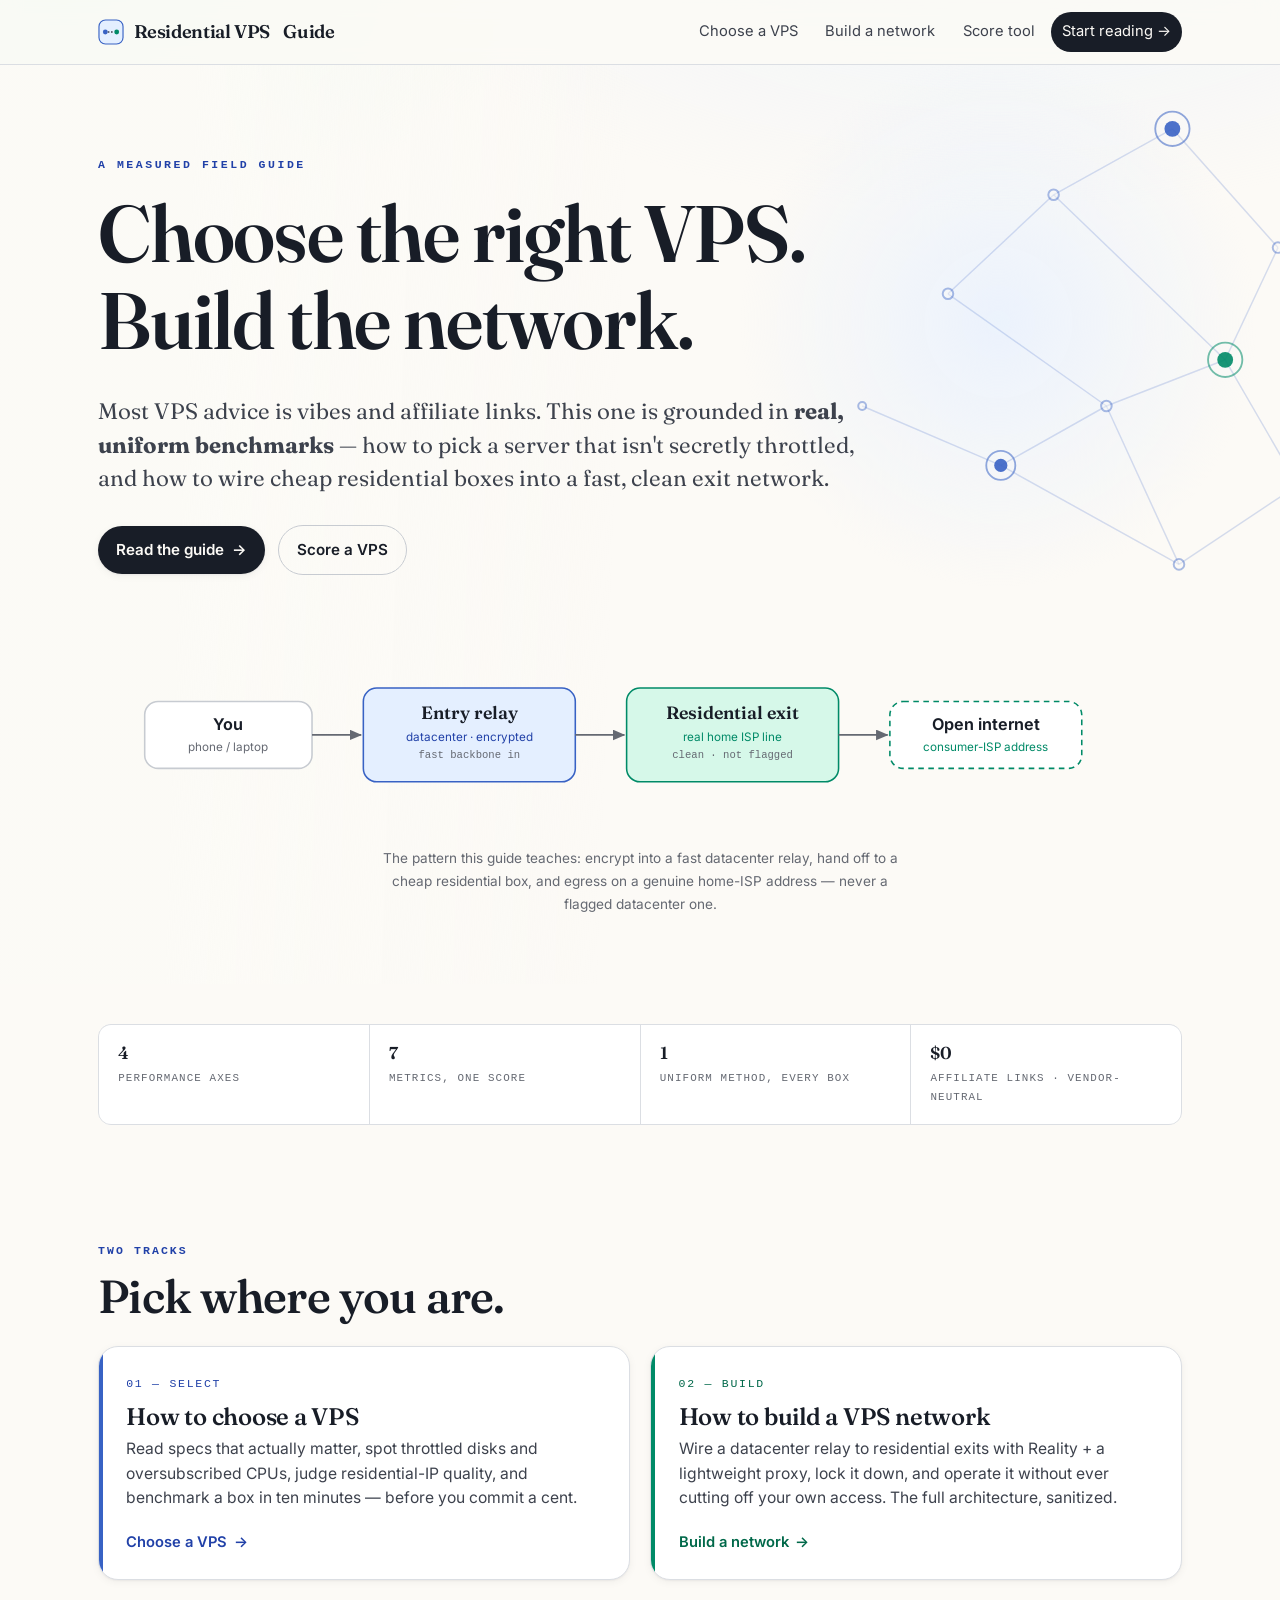
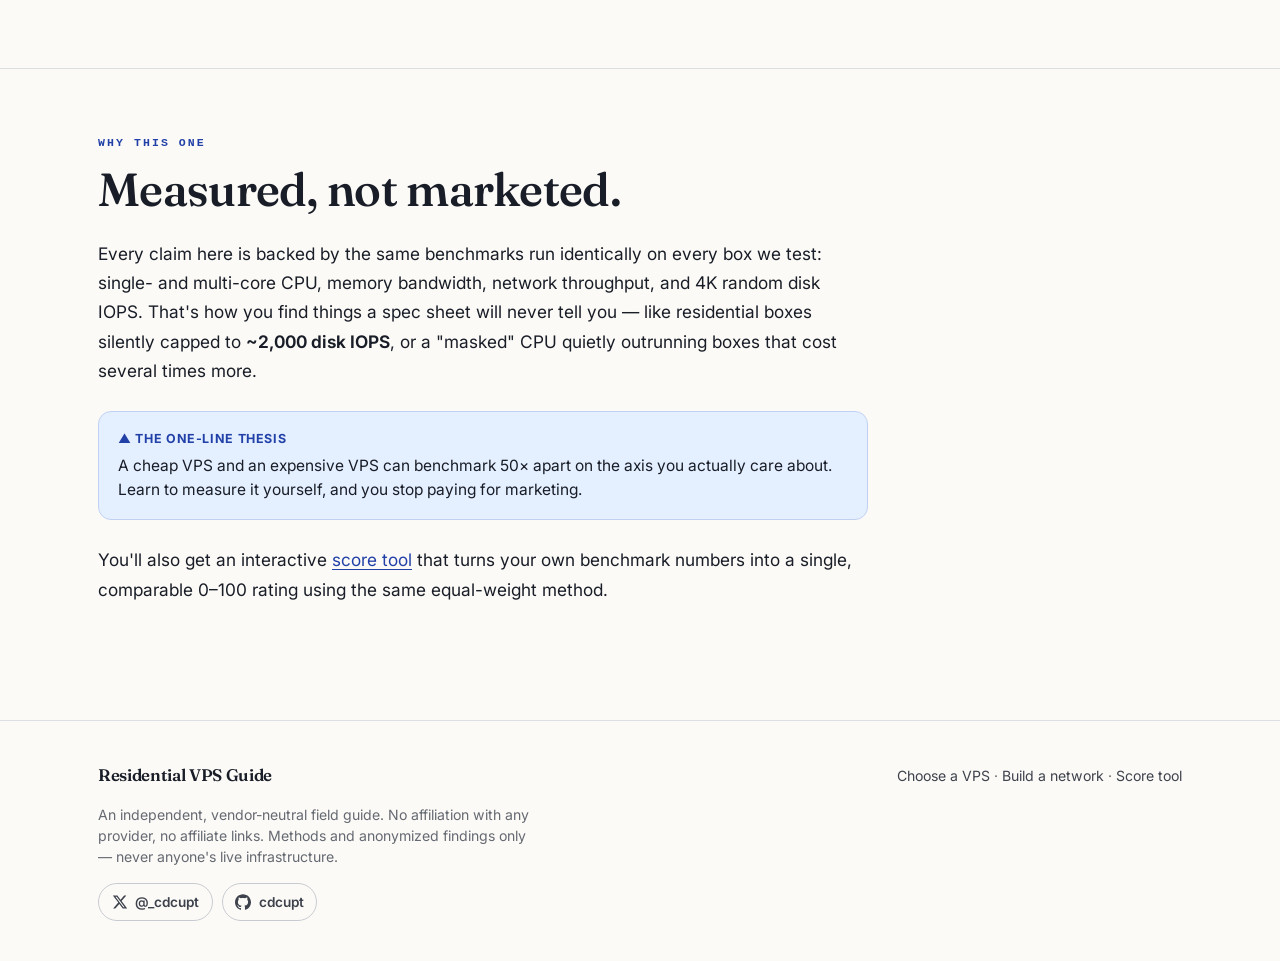
==== index.html @ 8ce6653c "fix: align main content with the hero on tool + landing pages The tool page main and the landing 'wh" ====
<!doctype html>
<html lang="en">
<head>
<meta charset="utf-8">
<meta name="viewport" content="width=device-width, initial-scale=1">
<title>Residential VPS Guide — choose a VPS, build a residential-exit network</title>
<meta name="description" content="A measured, data-driven field guide to choosing a VPS and building residential-exit VPN networks — grounded in real, uniform benchmarks.">
<link rel="preconnect" href="https://fonts.googleapis.com">
<link rel="preconnect" href="https://fonts.gstatic.com" crossorigin>
<link href="https://fonts.googleapis.com/css2?family=Fraunces:opsz,wght@9..144,380..600&family=Inter:wght@400..700&display=swap" rel="stylesheet">
<link rel="stylesheet" href="style.css">
</head>
<body>

<!-- ============ NAV ============ -->
<nav class="nav">
  <div class="wrap">
    <a class="brand" href="index.html">
      <svg class="mk" viewBox="0 0 32 32" fill="none" aria-hidden="true">
        <rect x="1.2" y="1.2" width="29.6" height="29.6" rx="8" fill="var(--accent-bg)" stroke="var(--accent)" stroke-width="1.4"/>
        <circle cx="9" cy="16" r="3" fill="var(--accent)"/>
        <circle cx="23" cy="16" r="3" fill="var(--exit)"/>
        <path d="M12 16 H20" stroke="var(--ink-2)" stroke-width="1.6" stroke-dasharray="2 2"/>
      </svg>
      Residential VPS<span class="g">&nbsp;Guide</span>
    </a>
    <div class="nav-links">
      <a href="choose.html">Choose a VPS</a>
      <a href="build.html">Build a network</a>
      <a href="tool.html">Score tool</a>
      <a class="cta" href="choose.html">Start reading →</a>
    </div>
  </div>
</nav>

<!-- ============ HERO ============ -->
<header class="hero">
  <div class="hero-bg" aria-hidden="true">
    <svg viewBox="0 0 640 480" fill="none">
      <g class="edges">
        <line class="edge" x1="520" y1="90" x2="430" y2="140"/>
        <line class="edge" x1="520" y1="90" x2="600" y2="180"/>
        <line class="edge" x1="430" y1="140" x2="350" y2="215"/>
        <line class="edge" x1="600" y1="180" x2="560" y2="265"/>
        <line class="edge" x1="560" y1="265" x2="470" y2="300"/>
        <line class="edge" x1="350" y1="215" x2="470" y2="300"/>
        <line class="edge" x1="470" y1="300" x2="390" y2="345"/>
        <line class="edge" x1="560" y1="265" x2="615" y2="360"/>
        <line class="edge" x1="390" y1="345" x2="285" y2="300"/>
        <line class="edge" x1="470" y1="300" x2="525" y2="420"/>
        <line class="edge" x1="390" y1="345" x2="525" y2="420"/>
        <line class="edge" x1="615" y1="360" x2="525" y2="420"/>
        <line class="edge" x1="430" y1="140" x2="560" y2="265"/>
      </g>
      <circle class="halo a pulse"    cx="520" cy="90"  r="13"/>
      <circle class="halo e pulse d2" cx="560" cy="265" r="13"/>
      <circle class="halo a pulse d3" cx="390" cy="345" r="11"/>
      <circle class="node"   cx="600" cy="180" r="4"/>
      <circle class="node"   cx="430" cy="140" r="4"/>
      <circle class="node"   cx="350" cy="215" r="4"/>
      <circle class="node"   cx="470" cy="300" r="4"/>
      <circle class="node"   cx="615" cy="360" r="4"/>
      <circle class="node"   cx="285" cy="300" r="3"/>
      <circle class="node"   cx="525" cy="420" r="4"/>
      <circle class="node a" cx="520" cy="90"  r="6"/>
      <circle class="node e" cx="560" cy="265" r="6"/>
      <circle class="node a" cx="390" cy="345" r="5"/>
    </svg>
  </div>
  <div class="wrap">
    <p class="eyebrow">A measured field guide</p>
    <h1>Choose the right VPS. Build the network.</h1>
    <p class="lede">Most VPS advice is vibes and affiliate links. This one is grounded in <strong>real, uniform benchmarks</strong> — how to pick a server that isn't secretly throttled, and how to wire cheap residential boxes into a fast, clean exit network.</p>
    <div class="hero-cta">
      <a class="btn btn-primary" href="choose.html">Read the guide <span class="arr">→</span></a>
      <a class="btn btn-ghost" href="tool.html">Score a VPS</a>
    </div>

    <figure class="hero-figure">
      <svg viewBox="0 0 900 172" role="img" aria-label="Traffic flows from you, through an entry relay, to a residential exit, then out to the open internet on a real consumer-ISP address." style="width:100%;min-width:520px;height:auto">
        <defs>
          <marker id="a" markerWidth="9" markerHeight="9" refX="6.5" refY="3" orient="auto">
            <path d="M0,0 L7,3 L0,6 Z" fill="oklch(52% .015 265)"/>
          </marker>
        </defs>
        <rect x="6" y="56" width="150" height="60" rx="12" fill="var(--card)" stroke="var(--line-2)" stroke-width="1.4"/>
        <text x="81" y="82" text-anchor="middle" font-family="Inter,sans-serif" font-size="14.5" font-weight="650" fill="var(--ink)">You</text>
        <text x="81" y="100" text-anchor="middle" font-family="Inter,sans-serif" font-size="10.5" fill="var(--ink-soft)">phone / laptop</text>
        <line x1="156" y1="86" x2="200" y2="86" stroke="oklch(52% .015 265)" stroke-width="1.6" marker-end="url(#a)"/>

        <rect x="202" y="44" width="190" height="84" rx="12" fill="var(--accent-bg)" stroke="var(--accent)" stroke-width="1.4"/>
        <text x="297" y="72" text-anchor="middle" font-family="Fraunces,serif" font-size="16" font-weight="600" fill="var(--ink)">Entry relay</text>
        <text x="297" y="91" text-anchor="middle" font-family="Inter,sans-serif" font-size="10.5" fill="var(--accent-ink)">datacenter · encrypted</text>
        <text x="297" y="107" text-anchor="middle" font-family="ui-monospace,monospace" font-size="9.5" fill="var(--ink-soft)">fast backbone in</text>
        <line x1="392" y1="86" x2="436" y2="86" stroke="oklch(52% .015 265)" stroke-width="1.6" marker-end="url(#a)"/>

        <rect x="438" y="44" width="190" height="84" rx="12" fill="var(--exit-bg)" stroke="var(--exit)" stroke-width="1.4"/>
        <text x="533" y="72" text-anchor="middle" font-family="Fraunces,serif" font-size="16" font-weight="600" fill="var(--ink)">Residential exit</text>
        <text x="533" y="91" text-anchor="middle" font-family="Inter,sans-serif" font-size="10.5" fill="var(--exit)">real home ISP line</text>
        <text x="533" y="107" text-anchor="middle" font-family="ui-monospace,monospace" font-size="9.5" fill="var(--ink-soft)">clean · not flagged</text>
        <line x1="628" y1="86" x2="672" y2="86" stroke="oklch(52% .015 265)" stroke-width="1.6" marker-end="url(#a)"/>

        <rect x="674" y="56" width="172" height="60" rx="12" fill="var(--card)" stroke="var(--exit)" stroke-width="1.4" stroke-dasharray="5 4"/>
        <text x="760" y="82" text-anchor="middle" font-family="Inter,sans-serif" font-size="14.5" font-weight="650" fill="var(--ink)">Open internet</text>
        <text x="760" y="100" text-anchor="middle" font-family="Inter,sans-serif" font-size="10.5" fill="var(--exit)">consumer-ISP address</text>
      </svg>
      <figcaption class="prose" style="margin:1rem auto 0;text-align:center;color:var(--ink-soft);font-size:.85rem;max-width:60ch">The pattern this guide teaches: encrypt into a fast datacenter relay, hand off to a cheap residential box, and egress on a genuine home-ISP address — never a flagged datacenter one.</figcaption>
    </figure>
  </div>
</header>

<!-- ============ STAT STRIP ============ -->
<div class="wrap">
  <div class="stats">
    <div class="s"><div class="v">4</div><div class="k">performance axes</div></div>
    <div class="s"><div class="v">7</div><div class="k">metrics, one score</div></div>
    <div class="s"><div class="v">1</div><div class="k">uniform method, every box</div></div>
    <div class="s"><div class="v">$0</div><div class="k">affiliate links · vendor-neutral</div></div>
  </div>
</div>

<!-- ============ TRACKS ============ -->
<section class="section">
  <div class="wrap">
    <p class="kicker">Two tracks</p>
    <h2 class="narrow">Pick where you are.</h2>
    <div class="tracks">
      <a class="track" href="choose.html">
        <span class="edge" aria-hidden="true"></span>
        <span class="num">01 — SELECT</span>
        <h3>How to choose a VPS</h3>
        <p>Read specs that actually matter, spot throttled disks and oversubscribed CPUs, judge residential-IP quality, and benchmark a box in ten minutes — before you commit a cent.</p>
        <span class="go">Choose a VPS <span class="arr">→</span></span>
      </a>
      <a class="track exit" href="build.html">
        <span class="edge" aria-hidden="true"></span>
        <span class="num">02 — BUILD</span>
        <h3>How to build a VPS network</h3>
        <p>Wire a datacenter relay to residential exits with Reality + a lightweight proxy, lock it down, and operate it without ever cutting off your own access. The full architecture, sanitized.</p>
        <span class="go">Build a network <span class="arr">→</span></span>
      </a>
    </div>
  </div>
</section>

<!-- ============ WHY DIFFERENT ============ -->
<section class="section">
  <div class="wrap">
    <div class="prose">
    <p class="kicker">Why this one</p>
    <h2>Measured, not marketed.</h2>
    <p>Every claim here is backed by the same benchmarks run identically on every box we test: single- and multi-core CPU, memory bandwidth, network throughput, and 4K random disk IOPS. That's how you find things a spec sheet will never tell you — like residential boxes silently capped to <strong>~2,000 disk IOPS</strong>, or a "masked" CPU quietly outrunning boxes that cost several times more.</p>
    <div class="callout tip">
      <div class="ct">▲ The one-line thesis</div>
      A cheap VPS and an expensive VPS can benchmark 50× apart on the axis you actually care about. Learn to measure it yourself, and you stop paying for marketing.
    </div>
    <p>You'll also get an interactive <a href="tool.html">score tool</a> that turns your own benchmark numbers into a single, comparable 0–100 rating using the same equal-weight method.</p>
    </div>
  </div>
</section>

<!-- ============ FOOTER ============ -->
<footer class="footer">
  <div class="wrap">
    <div>
      <div class="brand" style="font-size:1.05rem;margin-bottom:.5rem">Residential VPS Guide</div>
      <p class="disc">An independent, vendor-neutral field guide. No affiliation with any provider, no affiliate links. Methods and anonymized findings only — never anyone's live infrastructure.</p>
      <div class="social">
        <a href="https://x.com/_cdcupt" target="_blank" rel="noopener me" aria-label="X — @_cdcupt"><svg viewBox="0 0 24 24" aria-hidden="true"><path d="M18.244 2.25h3.308l-7.227 8.26 8.502 11.24H16.17l-5.214-6.817L4.99 21.75H1.68l7.73-8.835L1.254 2.25H8.08l4.713 6.231zm-1.161 17.52h1.833L7.084 4.126H5.117z"/></svg>@_cdcupt</a>
        <a href="https://github.com/cdcupt" target="_blank" rel="noopener me" aria-label="GitHub — cdcupt"><svg viewBox="0 0 24 24" aria-hidden="true"><path d="M12 .297c-6.63 0-12 5.373-12 12 0 5.303 3.438 9.8 8.205 11.385.6.113.82-.258.82-.577 0-.285-.01-1.04-.015-2.04-3.338.724-4.042-1.61-4.042-1.61C4.422 18.07 3.633 17.7 3.633 17.7c-1.087-.744.084-.729.084-.729 1.205.084 1.838 1.236 1.838 1.236 1.07 1.835 2.809 1.305 3.495.998.108-.776.417-1.305.76-1.605-2.665-.3-5.466-1.332-5.466-5.93 0-1.31.465-2.38 1.235-3.22-.135-.303-.54-1.523.105-3.176 0 0 1.005-.322 3.3 1.23.96-.267 1.98-.399 3-.405 1.02.006 2.04.138 3 .405 2.28-1.552 3.285-1.23 3.285-1.23.645 1.653.24 2.873.12 3.176.765.84 1.23 1.91 1.23 3.22 0 4.61-2.805 5.625-5.475 5.92.42.36.81 1.096.81 2.22 0 1.606-.015 2.896-.015 3.286 0 .315.21.69.825.57C20.565 22.092 24 17.592 24 12.297c0-6.627-5.373-12-12-12"/></svg>cdcupt</a>
      </div>
    </div>
    <nav aria-label="Footer">
      <a href="choose.html">Choose a VPS</a> · <a href="build.html">Build a network</a> · <a href="tool.html">Score tool</a>
    </nav>
  </div>
</footer>

</body>
</html>
---- style.css ----
/* ============================================================
   VPS Field Guide — shared design system
   Editorial-technical: warm paper, ink, one confident accent.
   ============================================================ */
:root{
  /* palette (oklch) */
  --paper:      oklch(98.6% 0.006 95);
  --paper-2:    oklch(96.8% 0.008 95);
  --card:       oklch(100% 0 0);
  --ink:        oklch(23% 0.02 265);
  --ink-2:      oklch(38% 0.02 265);
  --ink-soft:   oklch(52% 0.015 265);
  --line:       oklch(90% 0.008 265);
  --line-2:     oklch(84% 0.01 265);

  --accent:     oklch(52% 0.16 264);   /* indigo */
  --accent-ink: oklch(42% 0.17 266);
  --accent-bg:  oklch(95% 0.03 264);
  --exit:       oklch(56% 0.12 168);   /* teal = residential/exit/go (borders/fills) */
  --exit-ink:   oklch(45% 0.11 168);   /* darker teal for TEXT (WCAG AA) */
  --exit-bg:    oklch(95% 0.04 168);
  --warn:       oklch(58% 0.16 40);    /* rust = warning/don't (borders/fills) */
  --warn-ink:   oklch(47% 0.16 38);    /* darker rust for TEXT (WCAG AA) */
  --warn-bg:    oklch(95% 0.04 45);

  --r-lg:20px; --r-md:13px; --r-sm:8px;
  --shadow-sm:0 1px 2px oklch(23% 0.02 265 / .05), 0 2px 8px oklch(23% 0.02 265 / .05);
  --shadow-md:0 4px 14px oklch(23% 0.02 265 / .08), 0 14px 40px oklch(23% 0.02 265 / .07);

  --serif:'Fraunces', 'Iowan Old Style', Georgia, 'Times New Roman', serif;
  --sans:'Inter', system-ui, -apple-system, 'Segoe UI', Roboto, sans-serif;
  --mono:ui-monospace, 'SF Mono', 'Cascadia Code', Menlo, Consolas, monospace;

  --measure:70ch;
  --gutter:clamp(1.1rem, 4vw, 3rem);
}

*{box-sizing:border-box}
html{-webkit-text-size-adjust:100%; scroll-behavior:smooth; scroll-padding-top:5rem}
body{
  margin:0; color:var(--ink); background:var(--paper);
  font-family:var(--sans); font-size:clamp(1rem, .96rem + .2vw, 1.08rem); line-height:1.7;
  -webkit-font-smoothing:antialiased; text-rendering:optimizeLegibility;
}
img,svg{max-width:100%; display:block}
a{color:var(--accent-ink); text-underline-offset:3px; text-decoration-thickness:1px}
a:hover{color:var(--accent)}
:focus-visible{outline:2px solid var(--accent); outline-offset:2px; border-radius:4px}

/* grain/atmosphere */
body::before{
  content:""; position:fixed; inset:0; pointer-events:none; z-index:0; opacity:.5;
  background:radial-gradient(120% 80% at 78% -10%, var(--accent-bg) 0%, transparent 42%),
             radial-gradient(90% 60% at 5% 0%, var(--exit-bg) 0%, transparent 40%);
}
.wrap{max-width:1180px; margin:0 auto; padding-inline:var(--gutter); position:relative; z-index:1}
.narrow{max-width:820px}

/* ---------- typography ---------- */
h1,h2,h3{font-family:var(--serif); font-weight:560; letter-spacing:-.015em; line-height:1.08; color:var(--ink)}
h1{font-size:clamp(2.6rem, 1.4rem + 5vw, 5rem); font-weight:600}
h2{font-size:clamp(1.8rem, 1.2rem + 2.4vw, 2.9rem); margin:0 0 .5em}
h3{font-size:clamp(1.2rem, 1rem + .8vw, 1.55rem); margin:2.2em 0 .4em; letter-spacing:-.01em}
.eyebrow{font-family:var(--mono); font-size:.72rem; letter-spacing:.22em; text-transform:uppercase;
  color:var(--accent-ink); font-weight:600; margin:0 0 1rem}
.lede{font-size:clamp(1.15rem, 1rem + .7vw, 1.4rem); line-height:1.5; color:var(--ink-2); font-family:var(--serif); font-weight:380}
.prose{max-width:var(--measure)}
.prose p, .prose ul, .prose ol{margin:0 0 1.15em}
.prose li{margin:.35em 0}
.prose strong{font-weight:650; color:var(--ink)}
.prose code{font-family:var(--mono); font-size:.86em; background:var(--paper-2); border:1px solid var(--line);
  padding:.1em .4em; border-radius:5px}

/* ---------- top nav ---------- */
.nav{position:sticky; top:0; z-index:20; backdrop-filter:blur(10px);
  background:oklch(98.6% 0.006 95 / .82); border-bottom:1px solid var(--line)}
.nav .wrap{display:flex; align-items:center; justify-content:space-between; height:4rem; gap:1rem}
.brand{display:flex; align-items:center; gap:.6rem; font-family:var(--serif); font-weight:600; font-size:1.15rem;
  letter-spacing:-.02em; color:var(--ink); text-decoration:none}
.brand .mk{width:26px; height:26px; flex:none}
.nav-links{display:flex; align-items:center; gap:.3rem; font-size:.92rem}
.nav-links a{color:var(--ink-2); text-decoration:none; padding:.45rem .7rem; border-radius:999px; white-space:nowrap}
.nav-links a:hover{color:var(--ink); background:var(--paper-2)}
.nav-links a.cta{background:var(--ink); color:var(--paper)}
.nav-links a.cta:hover{background:var(--accent-ink); color:#fff}
@media(max-width:640px){
  .nav-links a.cta{display:none}
  .nav .wrap{gap:.5rem}
  .nav-links{gap:0; flex:none}
  .nav-links a{padding:.3rem .38rem; font-size:.8rem; white-space:nowrap}
  .brand{font-size:.92rem; white-space:nowrap}
}
/* phones: logo-only brand so all three section links fit the header */
@media(max-width:480px){ .brand{font-size:0} .brand .mk{width:26px; height:26px} .nav-links a{padding:.4rem .45rem} }
@media(max-width:360px){ .nav-links a{font-size:.72rem; padding:.35rem .3rem} }

/* ---------- buttons ---------- */
.btn{display:inline-flex; align-items:center; gap:.5rem; font-weight:600; font-size:.95rem;
  text-decoration:none; padding:.7rem 1.15rem; border-radius:999px; transition:transform .15s, box-shadow .15s, background .15s}
.btn-primary{background:var(--ink); color:var(--paper); box-shadow:var(--shadow-sm)}
.btn-primary:hover{background:var(--accent-ink); color:#fff; transform:translateY(-1px); box-shadow:var(--shadow-md)}
.btn-ghost{border:1px solid var(--line-2); color:var(--ink)}
.btn-ghost:hover{border-color:var(--ink); background:var(--card)}
.btn .arr{transition:transform .15s}
.btn:hover .arr{transform:translateX(3px)}
@media(max-width:640px){ .brand .g{display:none} }

/* ---------- hero ---------- */
.hero{padding:clamp(3rem,7vw,6rem) 0 clamp(2rem,4vw,3.5rem); position:relative; overflow:hidden}
.hero .wrap{position:relative; z-index:2}
/* decorative network-of-nodes background */
.hero-bg{position:absolute; inset:0; z-index:0; pointer-events:none; overflow:hidden}
.hero-bg svg{position:absolute; top:-6%; right:-4%; width:min(940px,66%); height:auto}
.hero-bg .edge{stroke:var(--accent); stroke-width:1.1; fill:none; opacity:.2}
.hero-bg .node{fill:var(--paper); stroke:var(--accent); stroke-width:1.5; opacity:.42}
.hero-bg .node.a{fill:var(--accent); stroke:none; opacity:.9}
.hero-bg .node.e{fill:var(--exit); stroke:none; opacity:.9}
.hero-bg .halo{fill:none; stroke-width:1.4}
.hero-bg .halo.a{stroke:var(--accent)} .hero-bg .halo.e{stroke:var(--exit)}
.hero-bg .pulse{transform-box:fill-box; transform-origin:center; opacity:.55; animation:nodepulse 3.6s ease-in-out infinite}
.hero-bg .pulse.d2{animation-delay:1.2s} .hero-bg .pulse.d3{animation-delay:2.4s}
@keyframes nodepulse{0%,100%{opacity:.3; transform:scale(1)} 50%{opacity:.9; transform:scale(1.55)}}
/* soft radial glow behind the mesh + gentle fade behind the headline (left) only */
.hero-bg::before{content:""; position:absolute; top:-12%; right:-6%; width:56%; height:80%;
  background:radial-gradient(closest-side, var(--accent-bg), transparent 72%); opacity:.7}
.hero-bg::after{content:""; position:absolute; inset:0;
  background:linear-gradient(92deg, var(--paper) 15%, transparent 48%)}

/* ---------- social ---------- */
.social{display:flex; flex-wrap:wrap; gap:.55rem; margin-top:1rem}
.social a{display:inline-flex; align-items:center; gap:.45rem; padding:.42rem .8rem; border:1px solid var(--line-2);
  border-radius:999px; color:var(--ink-2); text-decoration:none; font-size:.85rem; font-weight:600; transition:.15s}
.social a:hover{border-color:var(--ink); color:var(--ink); background:var(--card); transform:translateY(-1px)}
.social svg{width:16px; height:16px; fill:currentColor}
.hero h1{margin:.2em 0 .4em; max-width:16ch}
.hero .lede{max-width:56ch; margin:0 0 1.8rem}
.hero-cta{display:flex; flex-wrap:wrap; gap:.8rem; align-items:center}
.hero-figure{margin-top:clamp(2.5rem,5vw,4rem); overflow-x:auto}

/* ---------- stat strip ---------- */
.stats{display:grid; grid-template-columns:repeat(4,1fr); gap:1px; background:var(--line);
  border:1px solid var(--line); border-radius:var(--r-md); overflow:hidden; margin:2.5rem 0}
.stats .s{background:var(--card); padding:1.15rem 1.2rem}
.stats .v{font-family:var(--serif); font-size:clamp(1.6rem,1.2rem+1.4vw,2.2rem); font-weight:600; line-height:1; letter-spacing:-.02em}
.stats .k{font-family:var(--mono); font-size:.68rem; letter-spacing:.1em; text-transform:uppercase; color:var(--ink-soft); margin-top:.5rem}
@media(max-width:680px){ .stats{grid-template-columns:1fr 1fr} }

/* ---------- track cards ---------- */
.tracks{display:grid; grid-template-columns:1fr 1fr; gap:1.3rem; margin:1.5rem 0}
@media(max-width:760px){ .tracks{grid-template-columns:1fr} }
.track{position:relative; display:flex; flex-direction:column; background:var(--card); border:1px solid var(--line);
  border-radius:var(--r-lg); padding:1.7rem 1.7rem 1.5rem; text-decoration:none; color:inherit;
  box-shadow:var(--shadow-sm); transition:transform .18s, box-shadow .18s, border-color .18s; overflow:hidden}
.track:hover{transform:translateY(-3px); box-shadow:var(--shadow-md); border-color:var(--line-2)}
.track .num{font-family:var(--mono); font-size:.72rem; letter-spacing:.15em; color:var(--accent-ink)}
.track h3{font-size:1.5rem; margin:.6rem 0 .5rem}
.track p{color:var(--ink-2); margin:0 0 1.2rem; font-size:.98rem; line-height:1.55}
.track .go{margin-top:auto; font-weight:600; color:var(--accent-ink); font-size:.92rem; display:inline-flex; gap:.4rem; align-items:center}
.track .edge{position:absolute; inset:0 auto 0 0; width:4px; background:var(--accent)}
.track.exit .edge{background:var(--exit)}
.track.exit .num,.track.exit .go{color:var(--exit-ink)}

/* ---------- section scaffolding ---------- */
.section{padding:clamp(2.5rem,5vw,4.5rem) 0}
.section + .section{border-top:1px solid var(--line)}
.kicker{font-family:var(--mono); font-size:.72rem; letter-spacing:.18em; text-transform:uppercase; color:var(--accent-ink); font-weight:600}

/* ---------- callouts ---------- */
.callout{border-radius:var(--r-md); padding:1.05rem 1.2rem; margin:1.6rem 0; border:1px solid var(--line-2);
  background:var(--card); font-size:.97rem; line-height:1.55}
.callout .ct{font-weight:700; font-size:.78rem; text-transform:uppercase; letter-spacing:.05em; margin-bottom:.35rem; display:flex; gap:.5rem; align-items:center}
.callout.do{background:var(--exit-bg); border-color:oklch(84% 0.06 168)} .callout.do .ct{color:var(--exit-ink)}
.callout.dont{background:var(--warn-bg); border-color:oklch(85% 0.07 45)} .callout.dont .ct{color:var(--warn-ink)}
.callout.tip{background:var(--accent-bg); border-color:oklch(86% 0.05 264)} .callout.tip .ct{color:var(--accent-ink)}

/* ---------- code block ---------- */
pre{background:oklch(24% 0.02 265); color:oklch(93% 0.01 265); border-radius:var(--r-md); padding:1rem 1.15rem;
  overflow-x:auto; font-family:var(--mono); font-size:.83rem; line-height:1.6; margin:1.4rem 0; box-shadow:var(--shadow-sm)}
pre .c{color:oklch(62% 0.03 265)}  /* comment */
pre .k{color:oklch(78% 0.12 264)}  /* keyword/accent */

/* ---------- footer ---------- */
.footer{border-top:1px solid var(--line); margin-top:2rem; padding:2.5rem 0; color:var(--ink-soft); font-size:.88rem}
.footer .wrap{display:flex; flex-wrap:wrap; gap:1.2rem 2rem; justify-content:space-between; align-items:baseline}
.footer a{color:var(--ink-2); text-decoration:none} .footer a:hover{color:var(--accent-ink)}
.footer .disc{max-width:48ch; line-height:1.5}

/* ---------- guide layout (TOC + body) ---------- */
.guide-hero{padding:clamp(2.5rem,5vw,4rem) 0 0}
.guide-hero .lede{max-width:60ch; margin-top:.6rem}
.guide{display:grid; grid-template-columns:210px minmax(0,1fr); gap:clamp(2rem,4vw,4.5rem); align-items:start; padding:clamp(2rem,4vw,3.5rem) 0 1rem}
.toc{position:sticky; top:5rem; font-size:.85rem}
.toc .tt{font-family:var(--mono); font-size:.66rem; letter-spacing:.15em; text-transform:uppercase; color:var(--ink-soft); margin-bottom:.7rem}
.toc a{display:block; color:var(--ink-2); text-decoration:none; padding:.32rem 0 .32rem .8rem; border-left:2px solid var(--line); line-height:1.3}
.toc a:hover{color:var(--accent-ink); border-color:var(--accent)}
.gbody{min-width:0; max-width:74ch}
.gbody section{padding:0 0 2.6rem}
.gbody section + section{border-top:1px solid var(--line); padding-top:2.6rem}
.gbody h2{scroll-margin-top:5rem; margin:0 0 .5em; font-size:clamp(1.55rem,1.2rem+1.4vw,2.1rem)}
.gbody h2 .n{font-family:var(--mono); font-size:.9rem; color:var(--accent-ink); font-weight:400; margin-right:.6rem; vertical-align:middle}
/* mini comparison table */
.mtable{width:100%; border-collapse:collapse; font-size:.9rem; margin:1.4rem 0}
.mtable th,.mtable td{text-align:left; padding:.7rem .8rem; border-bottom:1px solid var(--line); vertical-align:top}
.mtable thead th{font-family:var(--mono); font-size:.66rem; letter-spacing:.06em; text-transform:uppercase; color:var(--ink-soft); border-bottom:1px solid var(--line-2)}
.mtable td:first-child{font-weight:600}
.mtable .mono{font-family:var(--mono); font-size:.85em; color:var(--ink-2)}
/* diagrams / figures */
.fig{margin:1.7rem 0; background:var(--card); border:1px solid var(--line); border-radius:var(--r-md); box-shadow:var(--shadow-sm); padding:1.4rem 1.1rem 1rem; overflow-x:auto}
.fig svg{display:block; margin:0 auto; height:auto; min-width:0}
.fig figcaption{margin:1rem auto 0; max-width:62ch; text-align:center; color:var(--ink-soft); font-size:.82rem; line-height:1.5}
.dg-box{fill:var(--card); stroke:var(--line-2); stroke-width:1.4}
.dg-box.a{fill:var(--accent-bg); stroke:var(--accent)}
.dg-box.e{fill:var(--exit-bg); stroke:var(--exit)}
.dg-box.dash{fill:var(--card); stroke:var(--exit); stroke-dasharray:5 4}
.dg-t{font-family:var(--sans); font-weight:650; fill:var(--ink)}
.dg-s{font-family:var(--sans); fill:var(--ink-soft)}
.dg-m{font-family:var(--mono); fill:var(--accent-ink)}
.dg-me{font-family:var(--mono); fill:var(--exit-ink)}
.dg-arw{stroke:var(--ink-soft); stroke-width:1.6; fill:none}
.dg-lbl{font-family:var(--mono); font-size:10px; letter-spacing:.04em; fill:var(--ink-soft); text-transform:uppercase}

/* checklist */
.check{list-style:none; padding:0; margin:1.4rem 0}
.check li{position:relative; padding:.5rem 0 .5rem 2rem; border-bottom:1px solid var(--line)}
.check li::before{content:"✓"; position:absolute; left:.2rem; top:.5rem; color:var(--exit); font-weight:700}
.next-cards{display:grid; grid-template-columns:1fr 1fr; gap:1rem; margin-top:1.5rem}
@media(max-width:760px){ .next-cards{grid-template-columns:1fr} }
@media(max-width:860px){ .guide{grid-template-columns:1fr} .toc{display:none} }

@media(prefers-reduced-motion:reduce){ *{animation:none !important; transition:none !important} html{scroll-behavior:auto} }
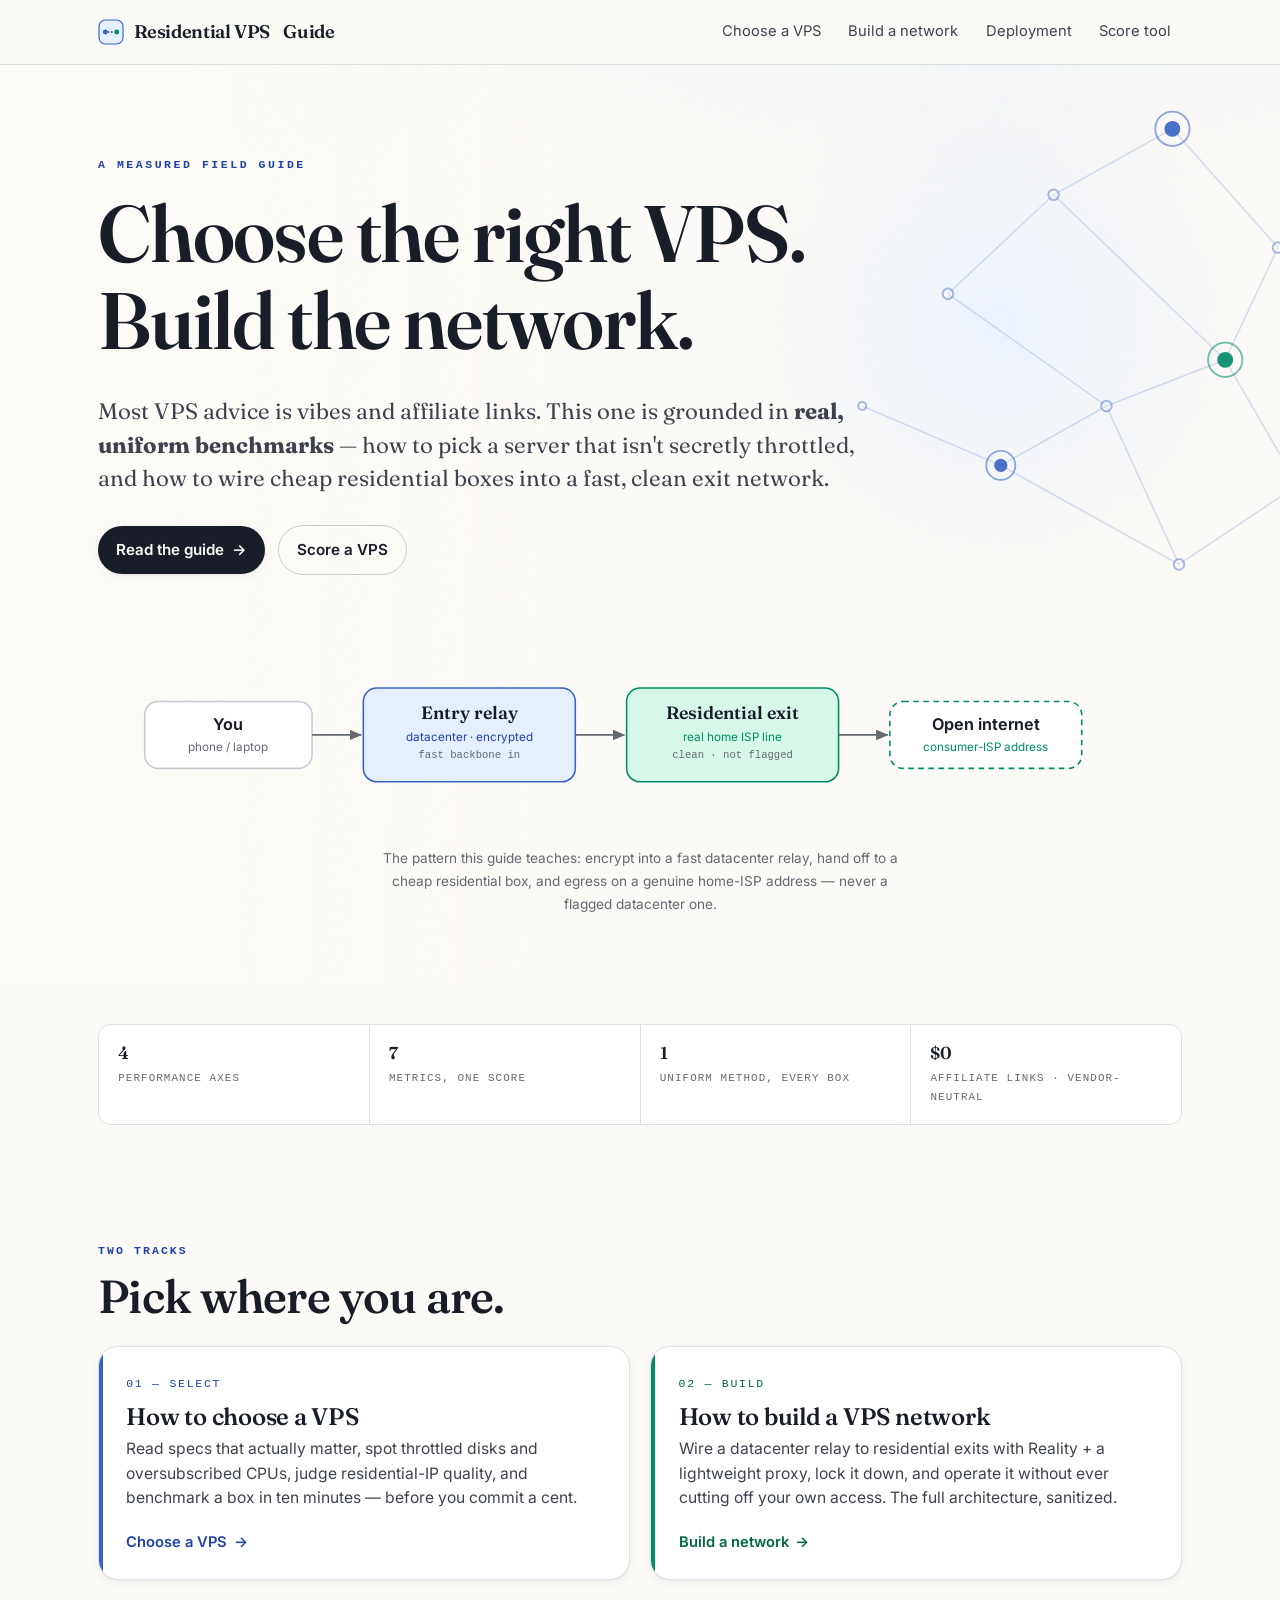
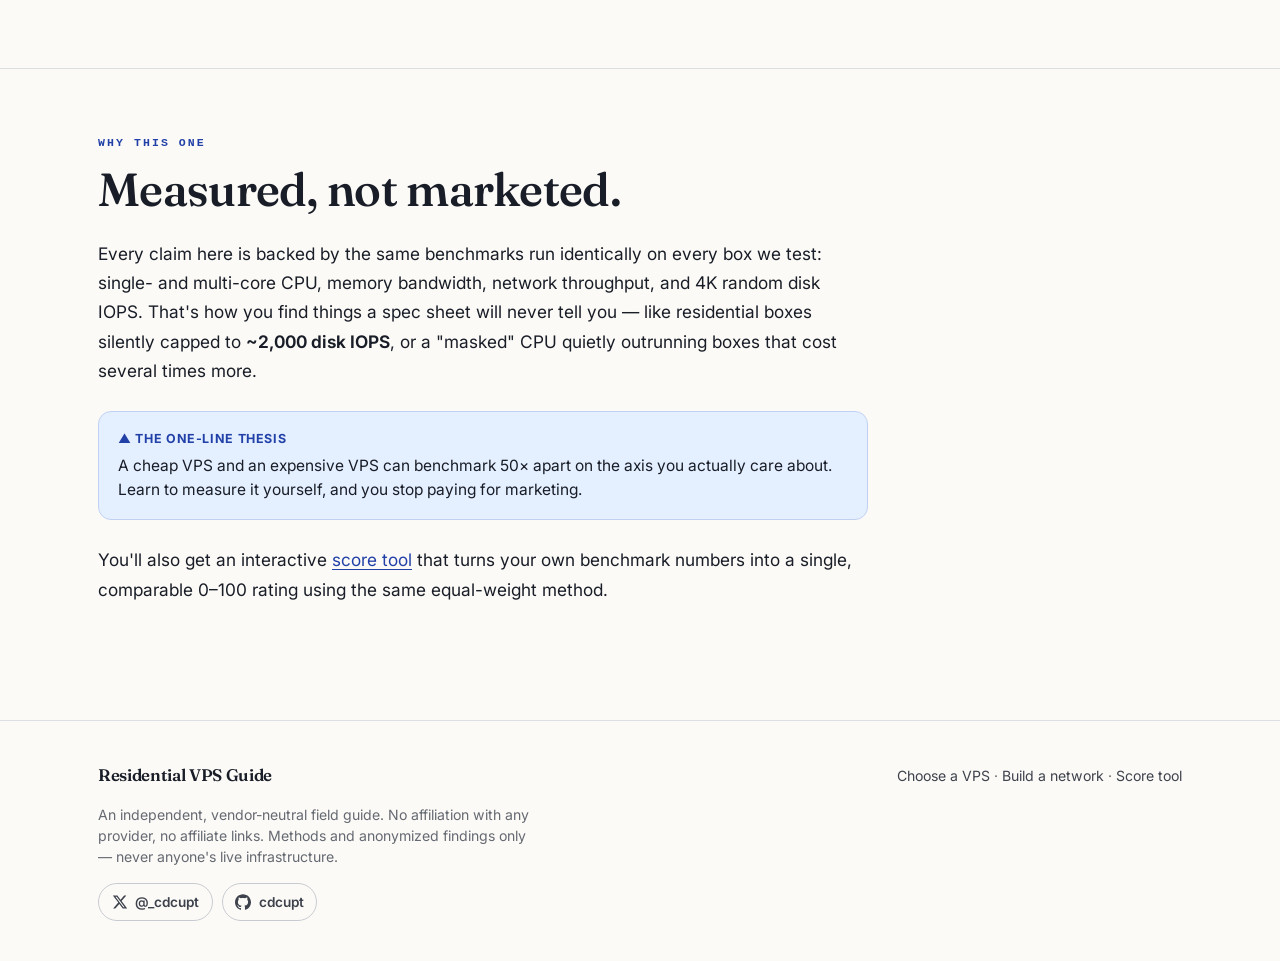
==== commit 77faf049: "feat: Reference deployment page (anonymized real fleet) + nav + formatting fixes - New deployment.ht" ====
--- a/index.html
+++ b/index.html
@@ -25,10 +25,10 @@
       Residential VPS<span class="g">&nbsp;Guide</span>
     </a>
     <div class="nav-links">
-      <a href="choose.html">Choose a VPS</a>
-      <a href="build.html">Build a network</a>
-      <a href="tool.html">Score tool</a>
-      <a class="cta" href="choose.html">Start reading →</a>
+      <a href="choose.html"><span class="nl-full">Choose a VPS</span><span class="nl-short">Choose</span></a>
+      <a href="build.html"><span class="nl-full">Build a network</span><span class="nl-short">Build</span></a>
+      <a href="deployment.html"><span class="nl-full">Deployment</span><span class="nl-short">Deploy</span></a>
+      <a href="tool.html"><span class="nl-full">Score tool</span><span class="nl-short">Score</span></a>
     </div>
   </div>
 </nav>
--- a/style.css
+++ b/style.css
@@ -83,6 +83,7 @@
 .nav-links a:hover{color:var(--ink); background:var(--paper-2)}
 .nav-links a.cta{background:var(--ink); color:var(--paper)}
 .nav-links a.cta:hover{background:var(--accent-ink); color:#fff}
+.nl-short{display:none}
 @media(max-width:640px){
   .nav-links a.cta{display:none}
   .nav .wrap{gap:.5rem}
@@ -90,9 +91,10 @@
   .nav-links a{padding:.3rem .38rem; font-size:.8rem; white-space:nowrap}
   .brand{font-size:.92rem; white-space:nowrap}
 }
-/* phones: logo-only brand so all three section links fit the header */
-@media(max-width:480px){ .brand{font-size:0} .brand .mk{width:26px; height:26px} .nav-links a{padding:.4rem .45rem} }
-@media(max-width:360px){ .nav-links a{font-size:.72rem; padding:.35rem .3rem} }
+/* phones: logo-only brand + short nav labels so all four sections fit the header */
+@media(max-width:560px){ .nl-full{display:none} .nl-short{display:inline} }
+@media(max-width:480px){ .brand{font-size:0} .brand .mk{width:26px; height:26px} .nav-links a{padding:.4rem .5rem} }
+@media(max-width:360px){ .nav-links a{font-size:.76rem; padding:.4rem .42rem} }
 
 /* ---------- buttons ---------- */
 .btn{display:inline-flex; align-items:center; gap:.5rem; font-weight:600; font-size:.95rem;
@@ -200,10 +202,27 @@
 .gbody h2 .n{font-family:var(--mono); font-size:.9rem; color:var(--accent-ink); font-weight:400; margin-right:.6rem; vertical-align:middle}
 /* mini comparison table */
 .mtable{width:100%; border-collapse:collapse; font-size:.9rem; margin:1.4rem 0}
-.mtable th,.mtable td{text-align:left; padding:.7rem .8rem; border-bottom:1px solid var(--line); vertical-align:top}
+.mtable th,.mtable td{text-align:left; padding:.7rem .8rem; border-bottom:1px solid var(--line); vertical-align:top; overflow-wrap:anywhere}
+@media(max-width:480px){ .mtable th,.mtable td{padding:.6rem .5rem} .mtable{font-size:.84rem} }
 .mtable thead th{font-family:var(--mono); font-size:.66rem; letter-spacing:.06em; text-transform:uppercase; color:var(--ink-soft); border-bottom:1px solid var(--line-2)}
 .mtable td:first-child{font-weight:600}
 .mtable .mono{font-family:var(--mono); font-size:.85em; color:var(--ink-2)}
+/* scrollable table container (shared) */
+.tool-wrap{overflow-x:auto; border:1px solid var(--line); border-radius:var(--r-md); background:var(--card); box-shadow:var(--shadow-sm); margin:1.6rem 0; -webkit-overflow-scrolling:touch}
+
+/* reference-deployment performance table */
+.perf-ref{width:100%; border-collapse:collapse; font-size:.86rem; min-width:840px}
+.perf-ref thead th{font-family:var(--mono); font-size:.6rem; letter-spacing:.05em; text-transform:uppercase; color:var(--ink-soft); text-align:right; padding:.7rem .5rem; border-bottom:1px solid var(--line-2); white-space:nowrap}
+.perf-ref thead th:nth-child(-n+2){text-align:left}
+.perf-ref thead th small{display:block; font-weight:400; opacity:.75}
+.perf-ref tbody td{padding:.72rem .5rem; border-bottom:1px solid var(--line); text-align:right; font-family:var(--mono); font-variant-numeric:tabular-nums; white-space:nowrap; color:var(--ink)}
+.perf-ref tbody tr:last-child td{border-bottom:none}
+.perf-ref tbody td.box{text-align:left; font-family:var(--sans); font-weight:700}
+.perf-ref tbody td.type{text-align:left; font-family:var(--sans); color:var(--ink-soft); font-size:.82rem}
+.perf-ref td.sc{font-weight:800; font-size:1rem}
+.perf-ref td.hi{background:var(--accent-bg); color:var(--accent-ink)}
+.perf-ref td.lo{background:var(--warn-bg); color:var(--warn-ink)}
+
 /* diagrams / figures */
 .fig{margin:1.7rem 0; background:var(--card); border:1px solid var(--line); border-radius:var(--r-md); box-shadow:var(--shadow-sm); padding:1.4rem 1.1rem 1rem; overflow-x:auto}
 .fig svg{display:block; margin:0 auto; height:auto; min-width:0}
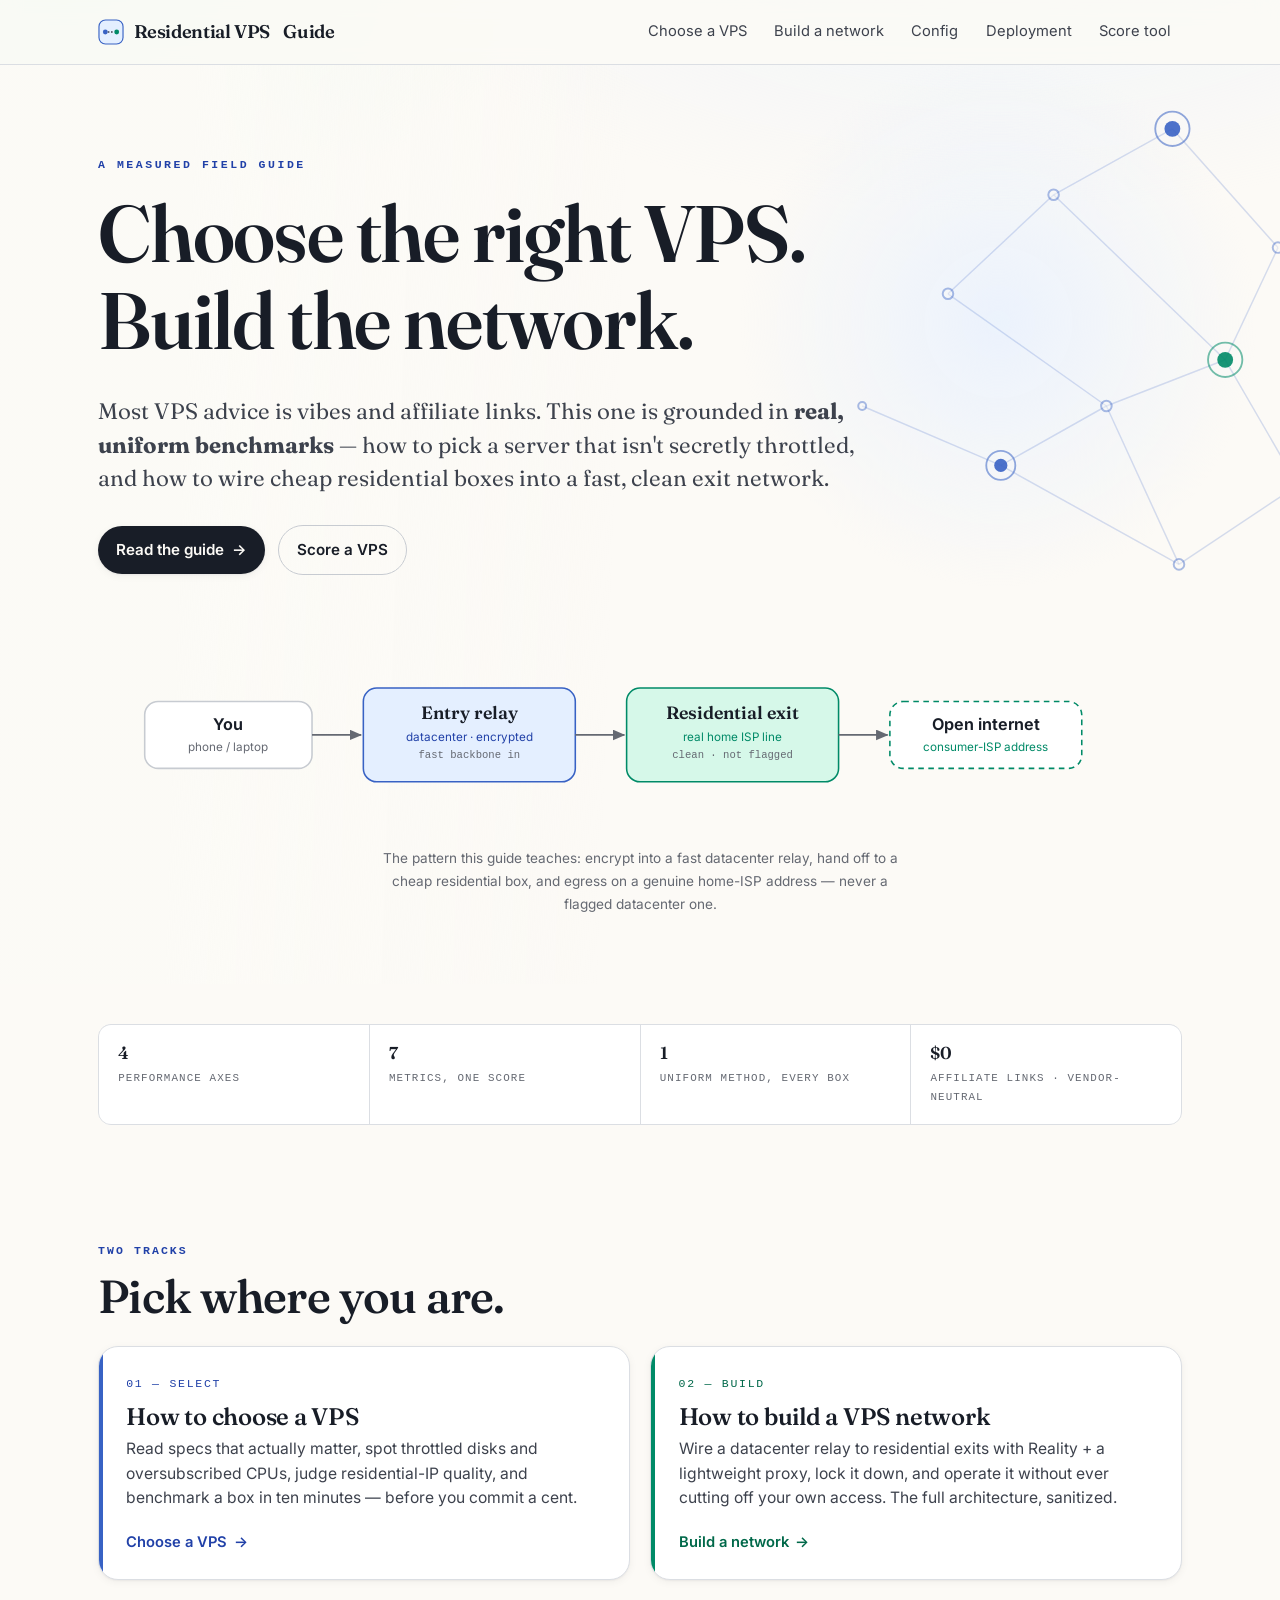
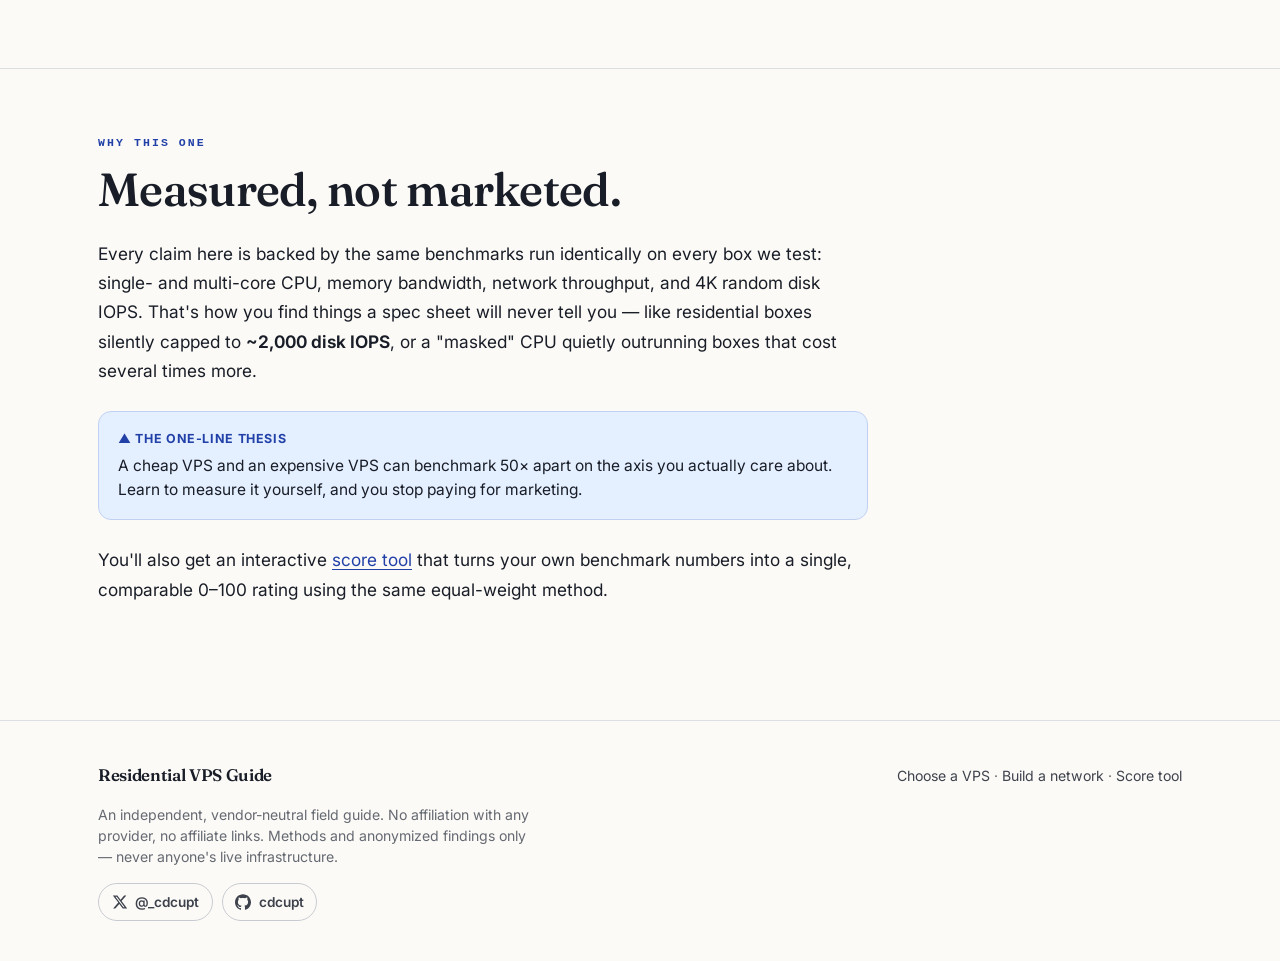
==== commit b66a0d06: "feat: config-generator tool (setup.html) + Config in nav across site New /setup.html: pick a mode — " ====
--- a/index.html
+++ b/index.html
@@ -27,6 +27,7 @@
     <div class="nav-links">
       <a href="choose.html"><span class="nl-full">Choose a VPS</span><span class="nl-short">Choose</span></a>
       <a href="build.html"><span class="nl-full">Build a network</span><span class="nl-short">Build</span></a>
+      <a href="setup.html"><span class="nl-full">Config</span><span class="nl-short">Config</span></a>
       <a href="deployment.html"><span class="nl-full">Deployment</span><span class="nl-short">Deploy</span></a>
       <a href="tool.html"><span class="nl-full">Score tool</span><span class="nl-short">Score</span></a>
     </div>
--- a/style.css
+++ b/style.css
@@ -84,17 +84,19 @@
 .nav-links a.cta{background:var(--ink); color:var(--paper)}
 .nav-links a.cta:hover{background:var(--accent-ink); color:#fff}
 .nl-short{display:none}
+/* below 820px: logo-only brand + short labels so all five sections fit the header */
+@media(max-width:820px){
+  .nl-full{display:none} .nl-short{display:inline}
+  .brand{font-size:0} .brand .mk{width:26px; height:26px}
+  .nav .wrap{gap:.5rem}
+  .nav-links{flex:none} .nav-links a{white-space:nowrap}
+}
 @media(max-width:640px){
   .nav-links a.cta{display:none}
-  .nav .wrap{gap:.5rem}
-  .nav-links{gap:0; flex:none}
-  .nav-links a{padding:.3rem .38rem; font-size:.8rem; white-space:nowrap}
-  .brand{font-size:.92rem; white-space:nowrap}
-}
-/* phones: logo-only brand + short nav labels so all four sections fit the header */
-@media(max-width:560px){ .nl-full{display:none} .nl-short{display:inline} }
-@media(max-width:480px){ .brand{font-size:0} .brand .mk{width:26px; height:26px} .nav-links a{padding:.4rem .5rem} }
-@media(max-width:360px){ .nav-links a{font-size:.76rem; padding:.4rem .42rem} }
+  .nav-links{gap:0}
+  .nav-links a{padding:.35rem .42rem; font-size:.8rem}
+}
+@media(max-width:360px){ .nav-links a{font-size:.72rem; padding:.35rem .32rem} }
 
 /* ---------- buttons ---------- */
 .btn{display:inline-flex; align-items:center; gap:.5rem; font-weight:600; font-size:.95rem;
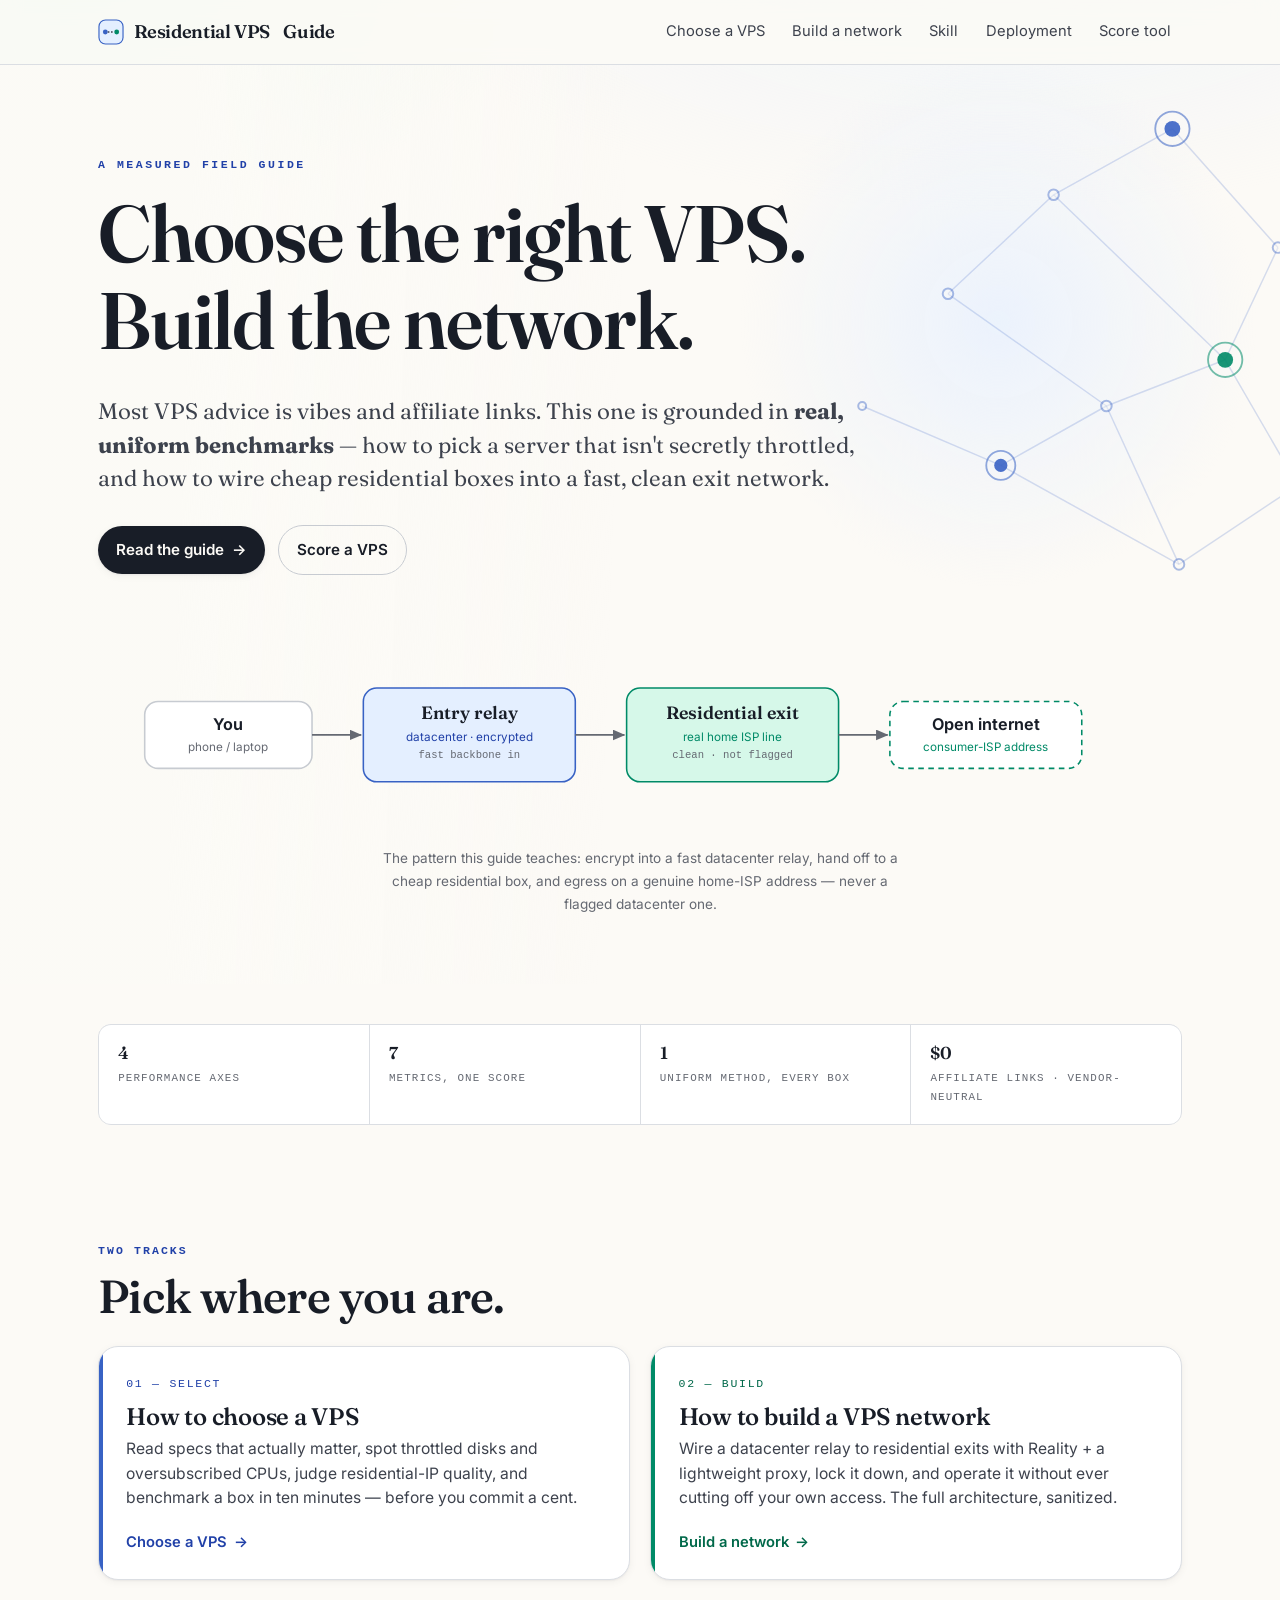
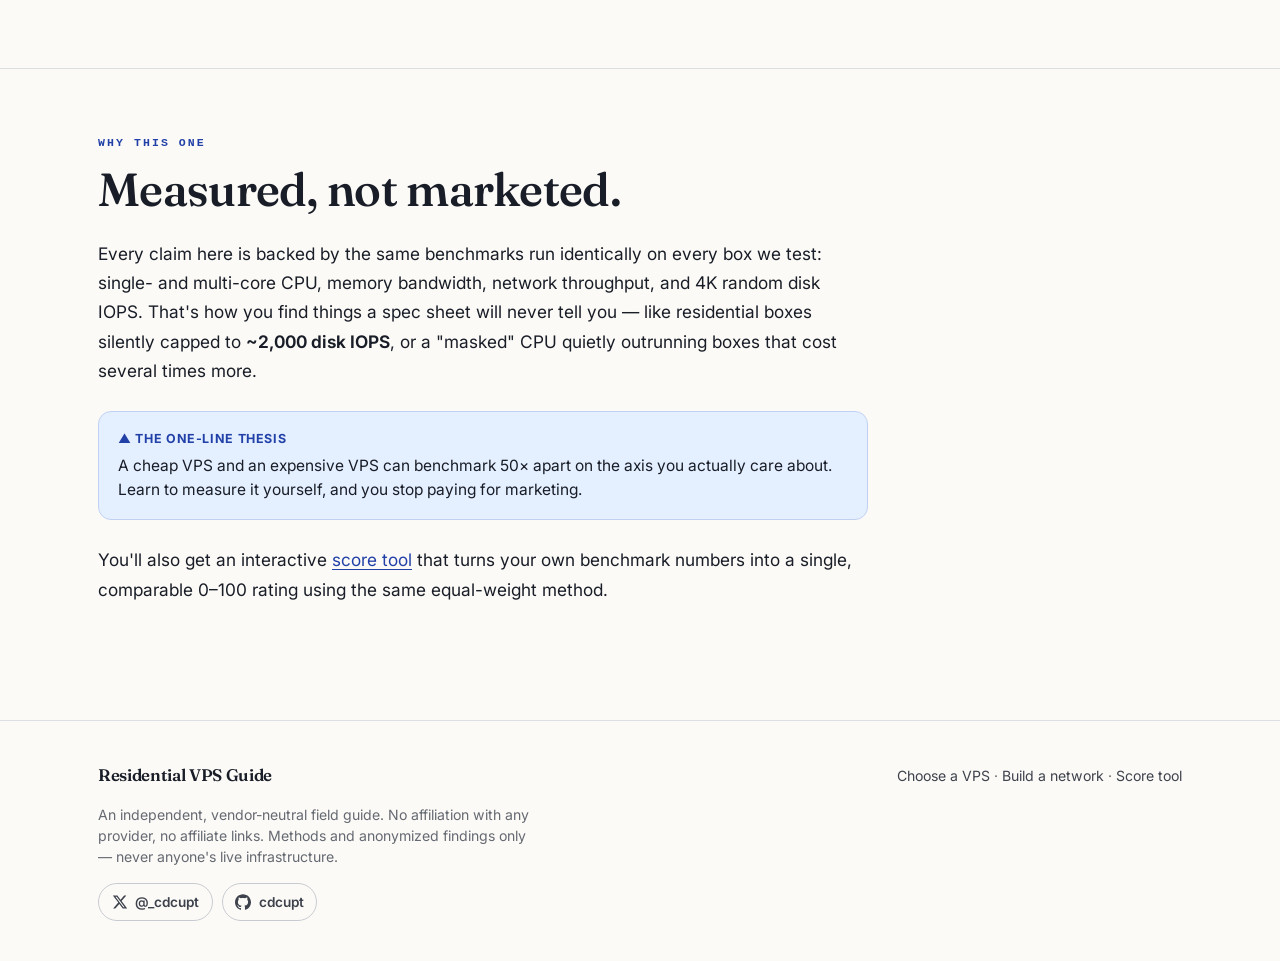
==== commit 3138769b: "feat: replace config generator with an agent SKILL.md + present it The interactive generator is gone" ====
--- a/index.html
+++ b/index.html
@@ -27,7 +27,7 @@
     <div class="nav-links">
       <a href="choose.html"><span class="nl-full">Choose a VPS</span><span class="nl-short">Choose</span></a>
       <a href="build.html"><span class="nl-full">Build a network</span><span class="nl-short">Build</span></a>
-      <a href="setup.html"><span class="nl-full">Config</span><span class="nl-short">Config</span></a>
+      <a href="setup.html"><span class="nl-full">Skill</span><span class="nl-short">Skill</span></a>
       <a href="deployment.html"><span class="nl-full">Deployment</span><span class="nl-short">Deploy</span></a>
       <a href="tool.html"><span class="nl-full">Score tool</span><span class="nl-short">Score</span></a>
     </div>
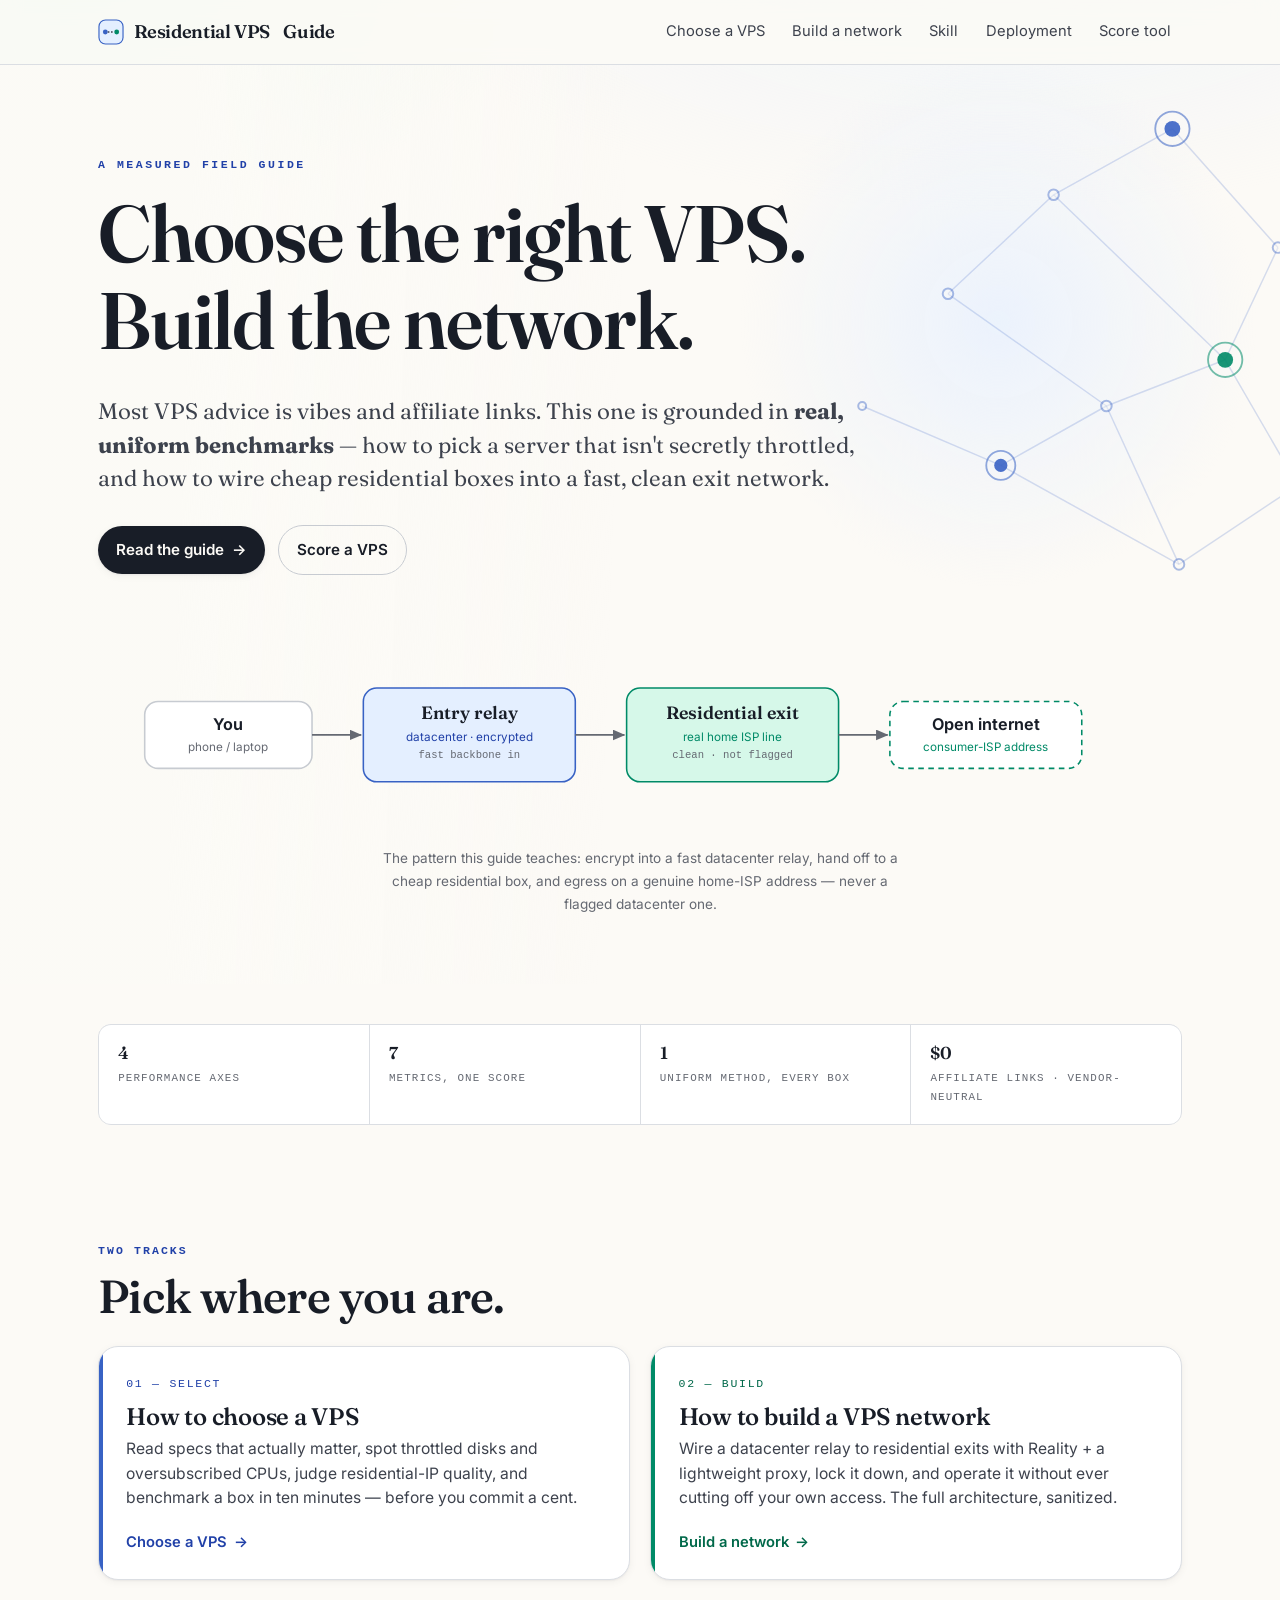
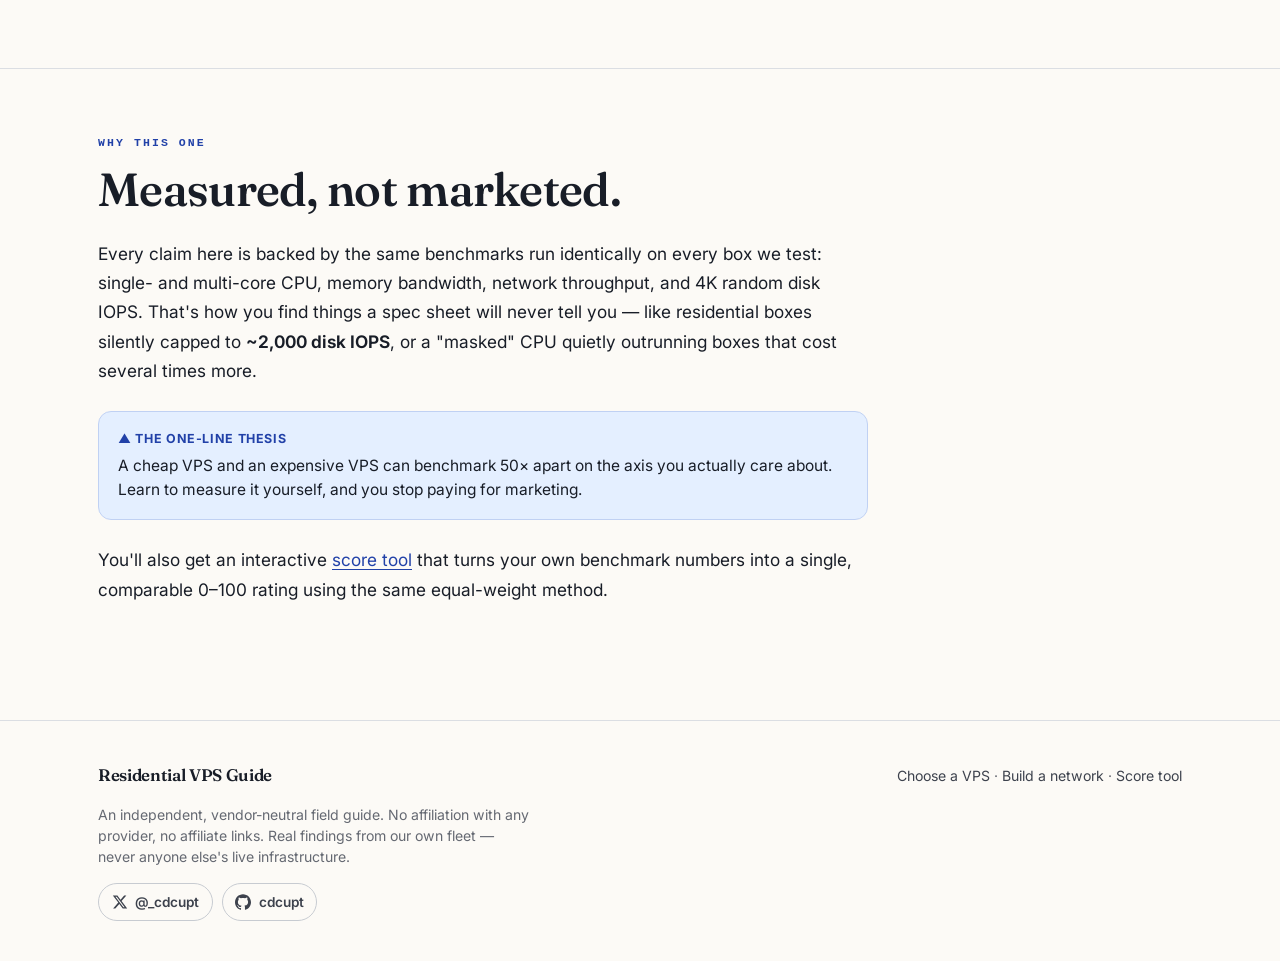
==== commit 26614290: "content: name the real providers on the Deployment page too Match the Choose page — DC-1..3/Res-1..6" ====
--- a/index.html
+++ b/index.html
@@ -165,7 +165,7 @@
   <div class="wrap">
     <div>
       <div class="brand" style="font-size:1.05rem;margin-bottom:.5rem">Residential VPS Guide</div>
-      <p class="disc">An independent, vendor-neutral field guide. No affiliation with any provider, no affiliate links. Methods and anonymized findings only — never anyone's live infrastructure.</p>
+      <p class="disc">An independent, vendor-neutral field guide. No affiliation with any provider, no affiliate links. Real findings from our own fleet — never anyone else's live infrastructure.</p>
       <div class="social">
         <a href="https://x.com/_cdcupt" target="_blank" rel="noopener me" aria-label="X — @_cdcupt"><svg viewBox="0 0 24 24" aria-hidden="true"><path d="M18.244 2.25h3.308l-7.227 8.26 8.502 11.24H16.17l-5.214-6.817L4.99 21.75H1.68l7.73-8.835L1.254 2.25H8.08l4.713 6.231zm-1.161 17.52h1.833L7.084 4.126H5.117z"/></svg>@_cdcupt</a>
         <a href="https://github.com/cdcupt" target="_blank" rel="noopener me" aria-label="GitHub — cdcupt"><svg viewBox="0 0 24 24" aria-hidden="true"><path d="M12 .297c-6.63 0-12 5.373-12 12 0 5.303 3.438 9.8 8.205 11.385.6.113.82-.258.82-.577 0-.285-.01-1.04-.015-2.04-3.338.724-4.042-1.61-4.042-1.61C4.422 18.07 3.633 17.7 3.633 17.7c-1.087-.744.084-.729.084-.729 1.205.084 1.838 1.236 1.838 1.236 1.07 1.835 2.809 1.305 3.495.998.108-.776.417-1.305.76-1.605-2.665-.3-5.466-1.332-5.466-5.93 0-1.31.465-2.38 1.235-3.22-.135-.303-.54-1.523.105-3.176 0 0 1.005-.322 3.3 1.23.96-.267 1.98-.399 3-.405 1.02.006 2.04.138 3 .405 2.28-1.552 3.285-1.23 3.285-1.23.645 1.653.24 2.873.12 3.176.765.84 1.23 1.91 1.23 3.22 0 4.61-2.805 5.625-5.475 5.92.42.36.81 1.096.81 2.22 0 1.606-.015 2.896-.015 3.286 0 .315.21.69.825.57C20.565 22.092 24 17.592 24 12.297c0-6.627-5.373-12-12-12"/></svg>cdcupt</a>
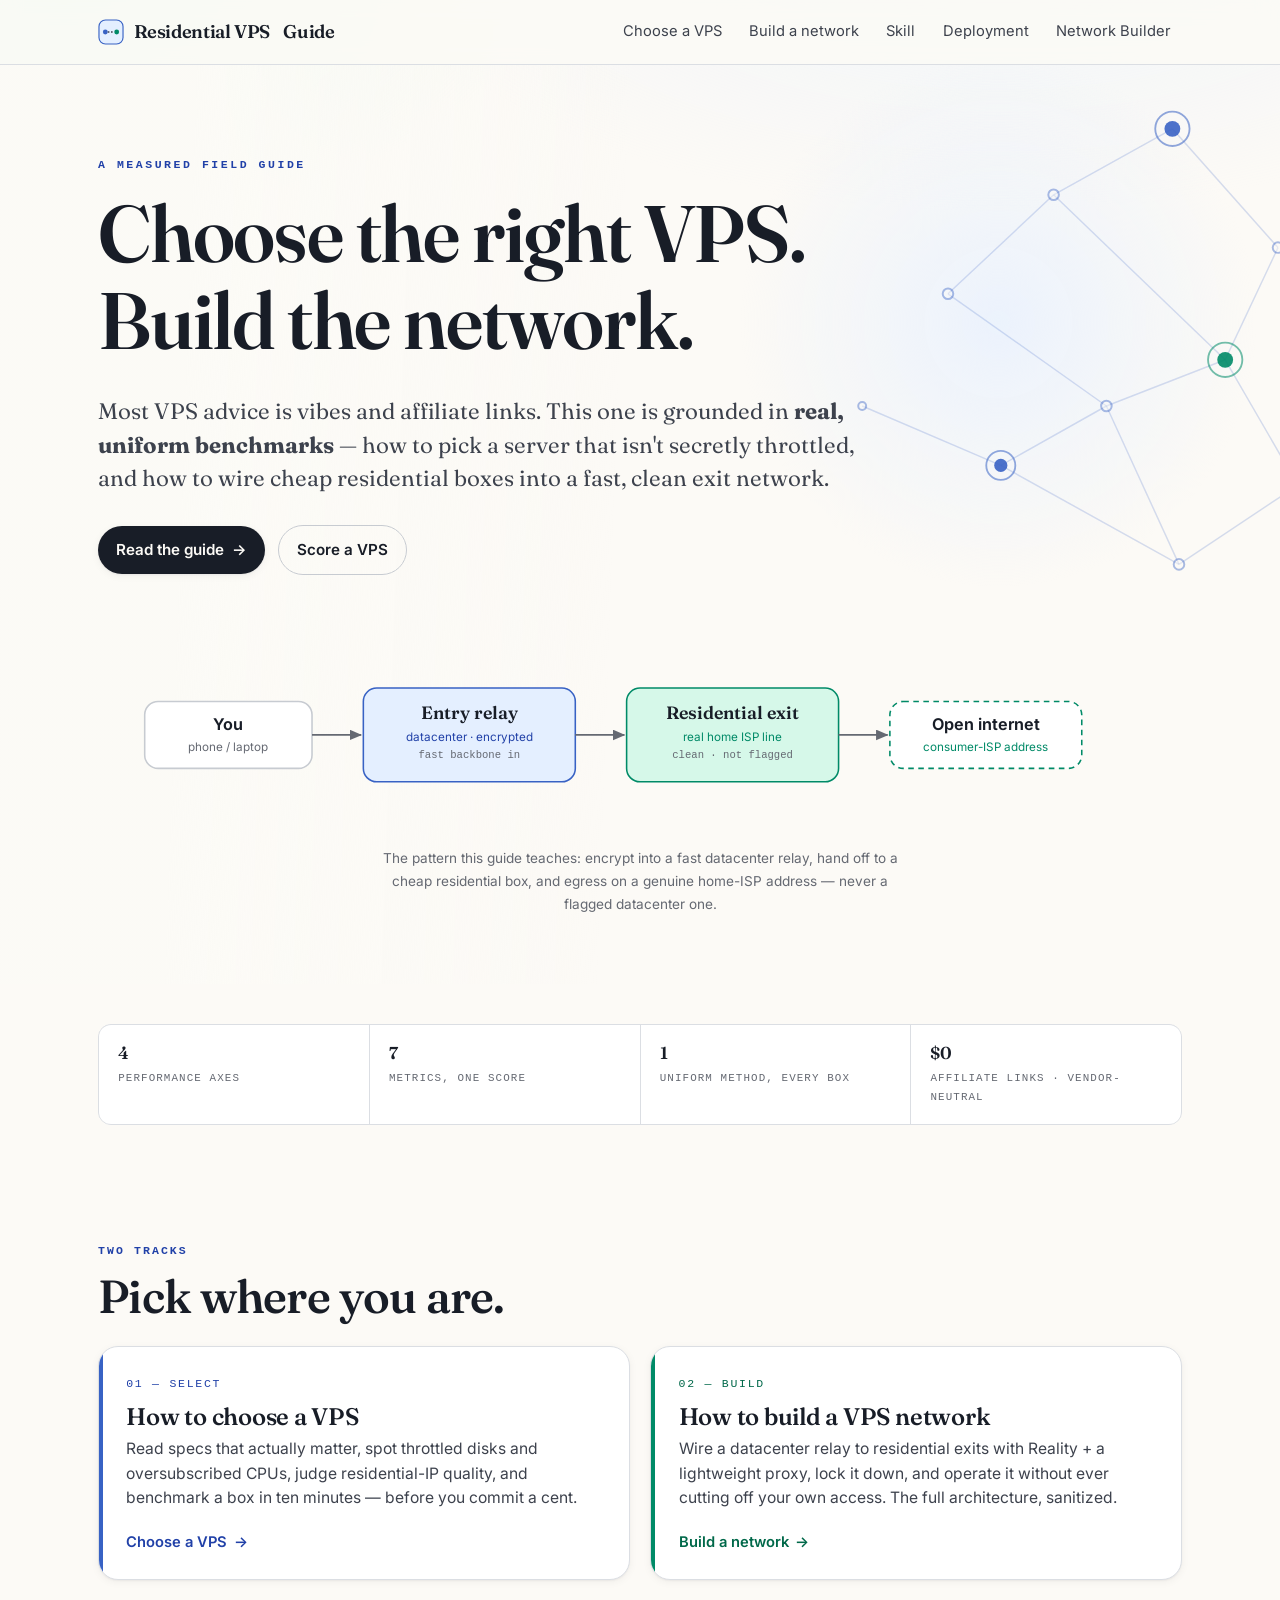
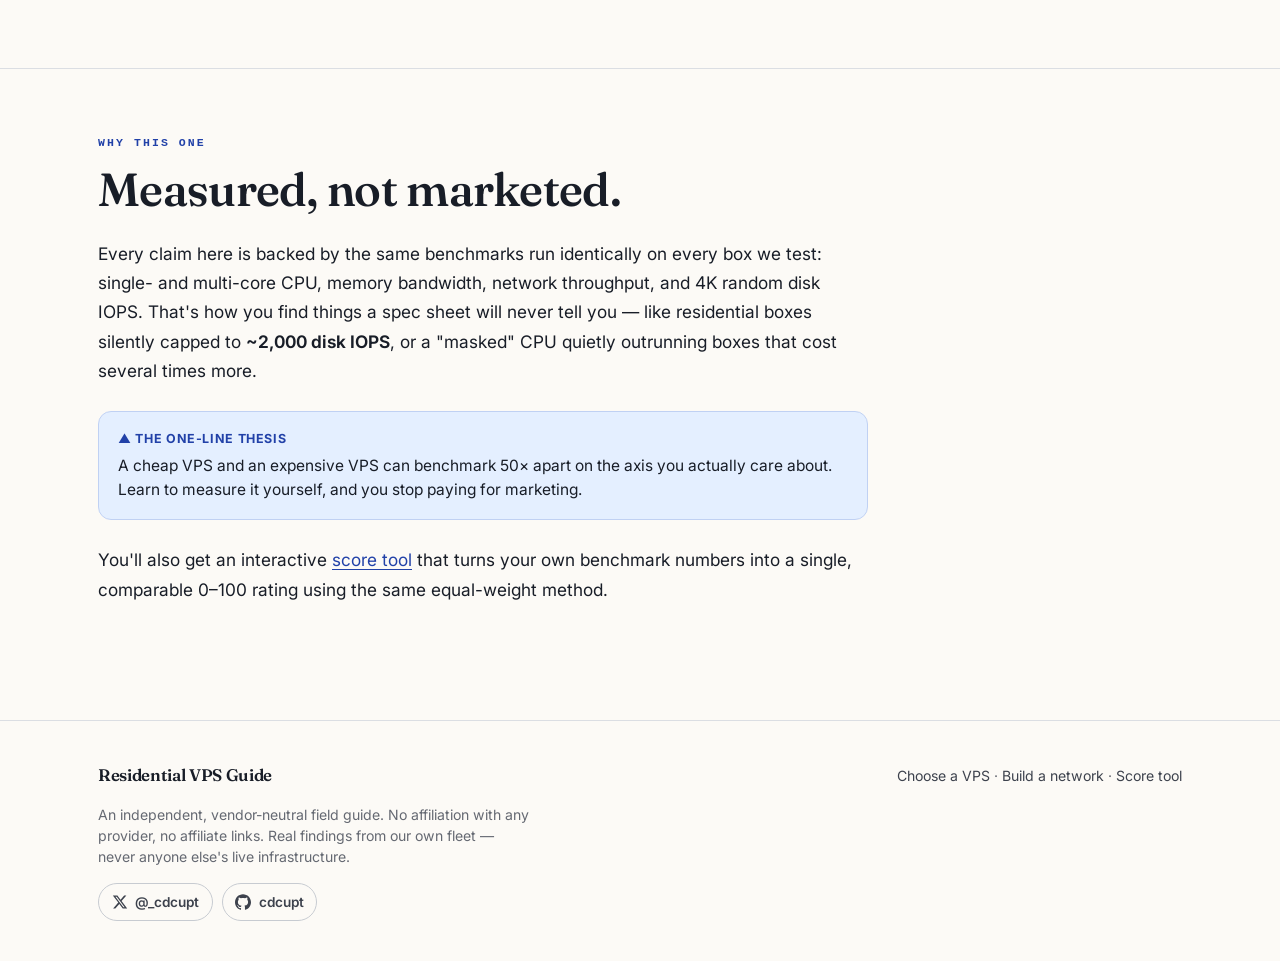
==== commit 36a3d04b: "feat: Network Builder nav label, BWH→VirVM default, prominent palette headers" ====
--- a/index.html
+++ b/index.html
@@ -29,7 +29,7 @@
       <a href="build.html"><span class="nl-full">Build a network</span><span class="nl-short">Build</span></a>
       <a href="setup.html"><span class="nl-full">Skill</span><span class="nl-short">Skill</span></a>
       <a href="deployment.html"><span class="nl-full">Deployment</span><span class="nl-short">Deploy</span></a>
-      <a href="tool.html"><span class="nl-full">Score tool</span><span class="nl-short">Score</span></a>
+      <a href="tool.html"><span class="nl-full">Network Builder</span><span class="nl-short">Builder</span></a>
     </div>
   </div>
 </nav>
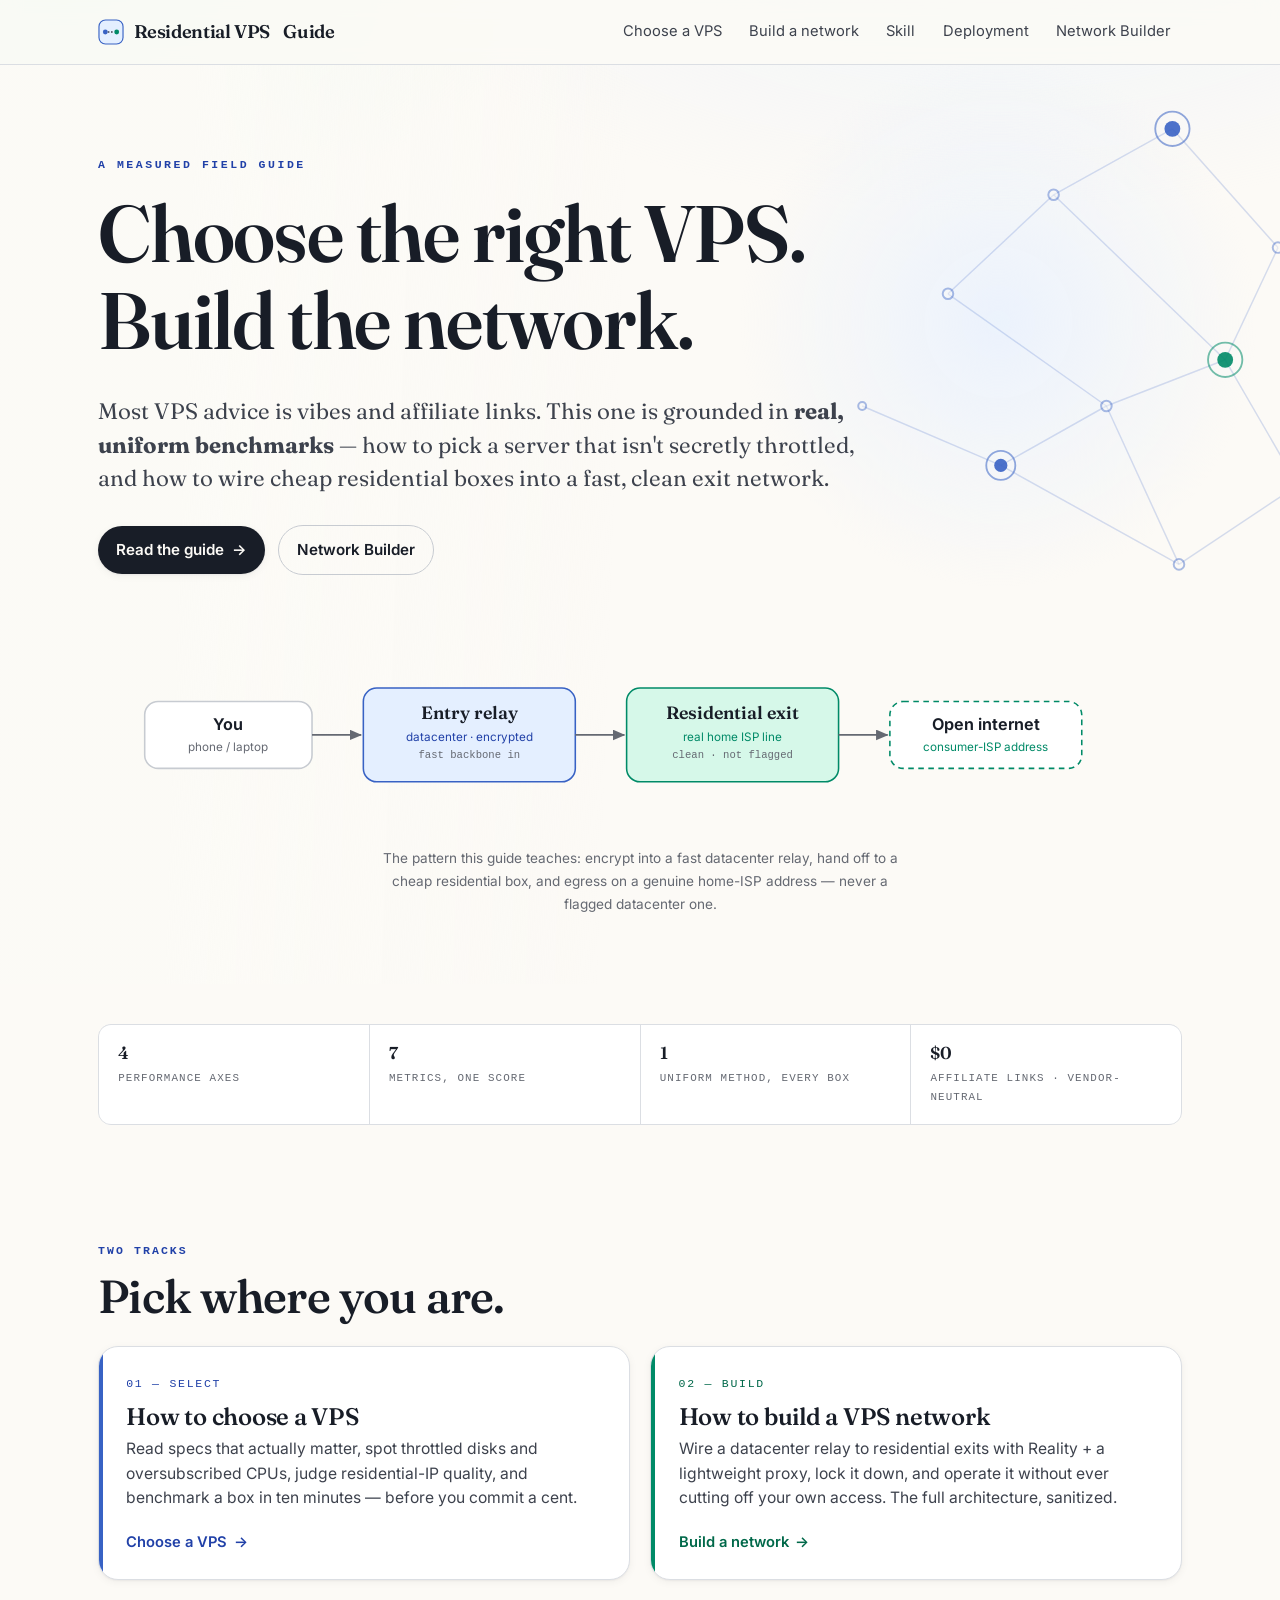
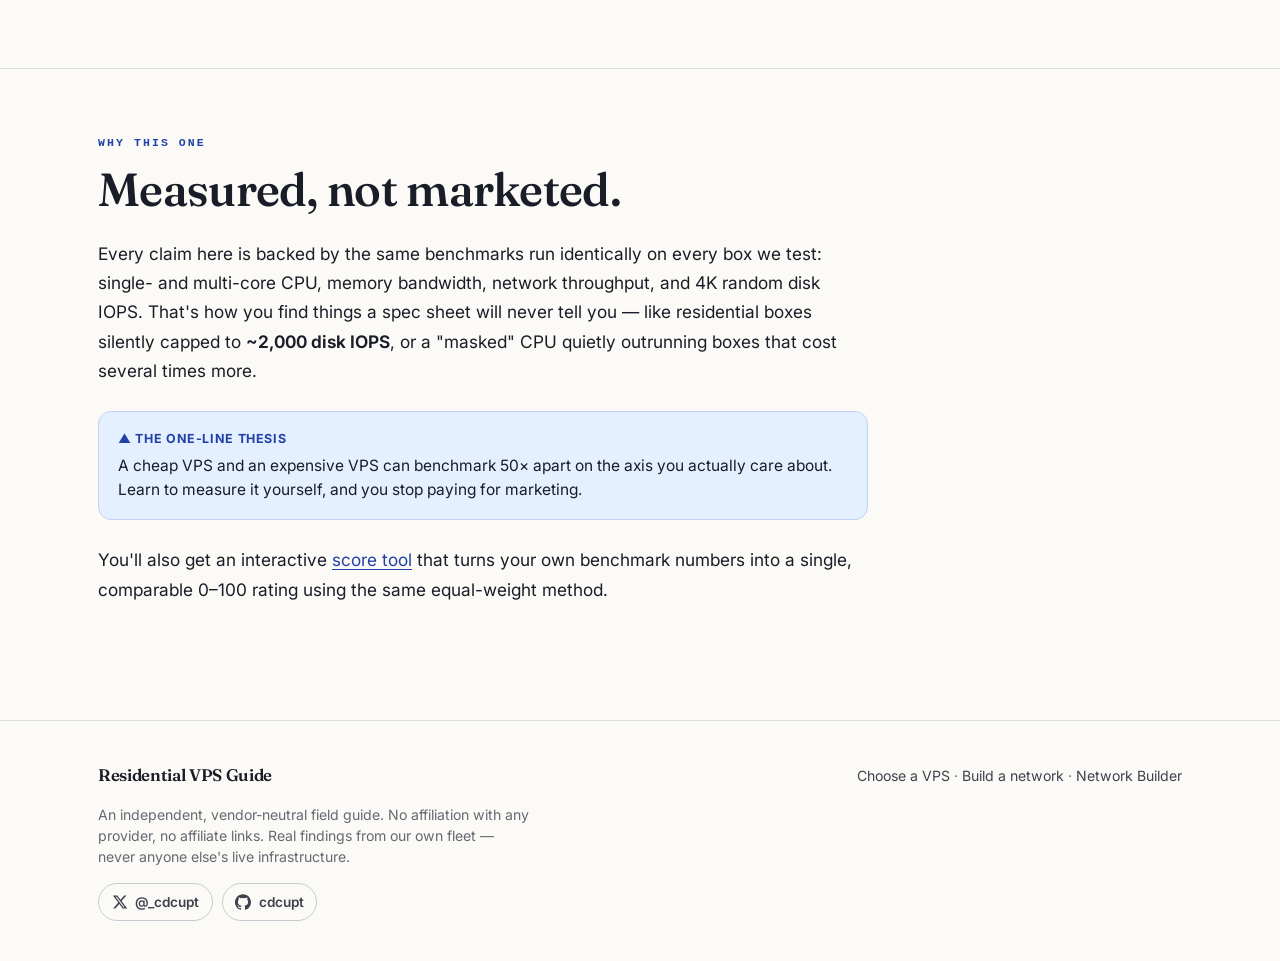
==== commit c207e208: "refactor: rename the tool to "Network Builder" site-wide (title, H1, footer nav, cards, CTA)" ====
--- a/index.html
+++ b/index.html
@@ -74,7 +74,7 @@
     <p class="lede">Most VPS advice is vibes and affiliate links. This one is grounded in <strong>real, uniform benchmarks</strong> — how to pick a server that isn't secretly throttled, and how to wire cheap residential boxes into a fast, clean exit network.</p>
     <div class="hero-cta">
       <a class="btn btn-primary" href="choose.html">Read the guide <span class="arr">→</span></a>
-      <a class="btn btn-ghost" href="tool.html">Score a VPS</a>
+      <a class="btn btn-ghost" href="tool.html">Network Builder</a>
     </div>
 
     <figure class="hero-figure">
@@ -172,7 +172,7 @@
       </div>
     </div>
     <nav aria-label="Footer">
-      <a href="choose.html">Choose a VPS</a> · <a href="build.html">Build a network</a> · <a href="tool.html">Score tool</a>
+      <a href="choose.html">Choose a VPS</a> · <a href="build.html">Build a network</a> · <a href="tool.html">Network Builder</a>
     </nav>
   </div>
 </footer>
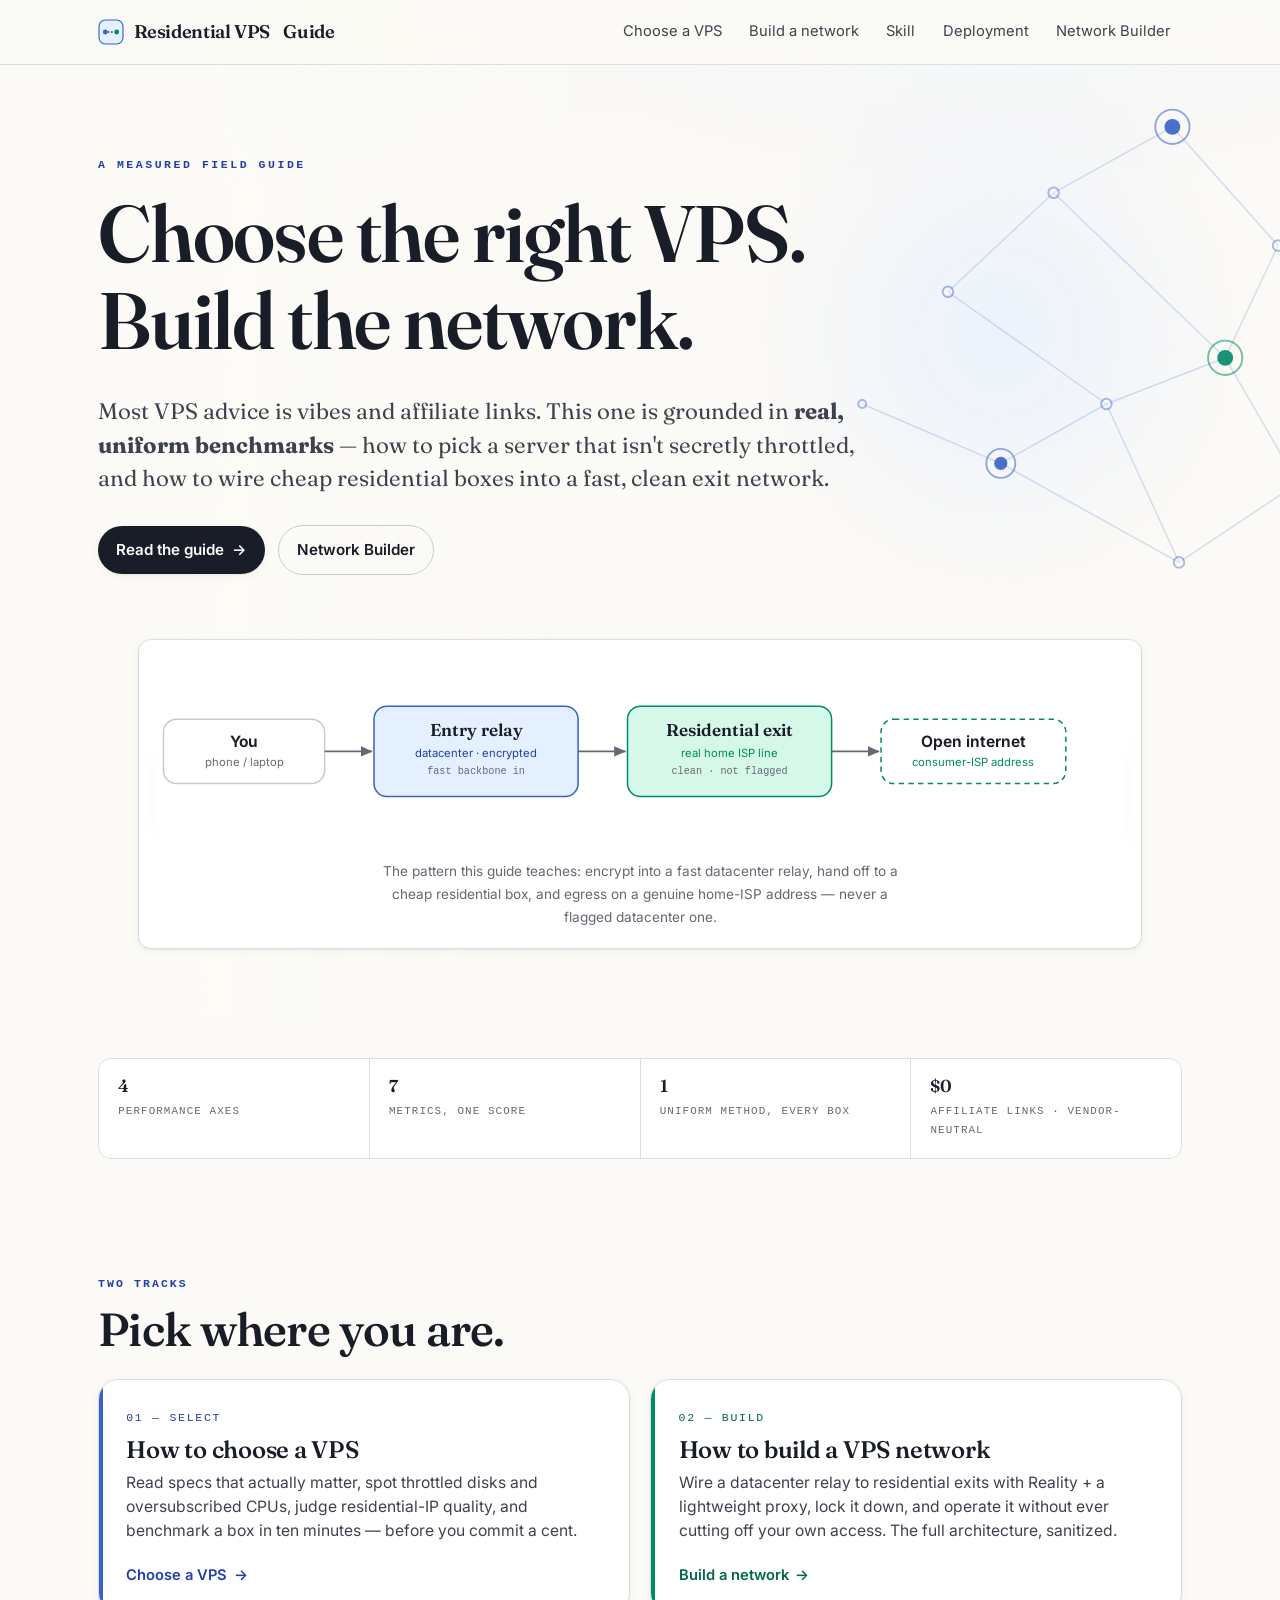
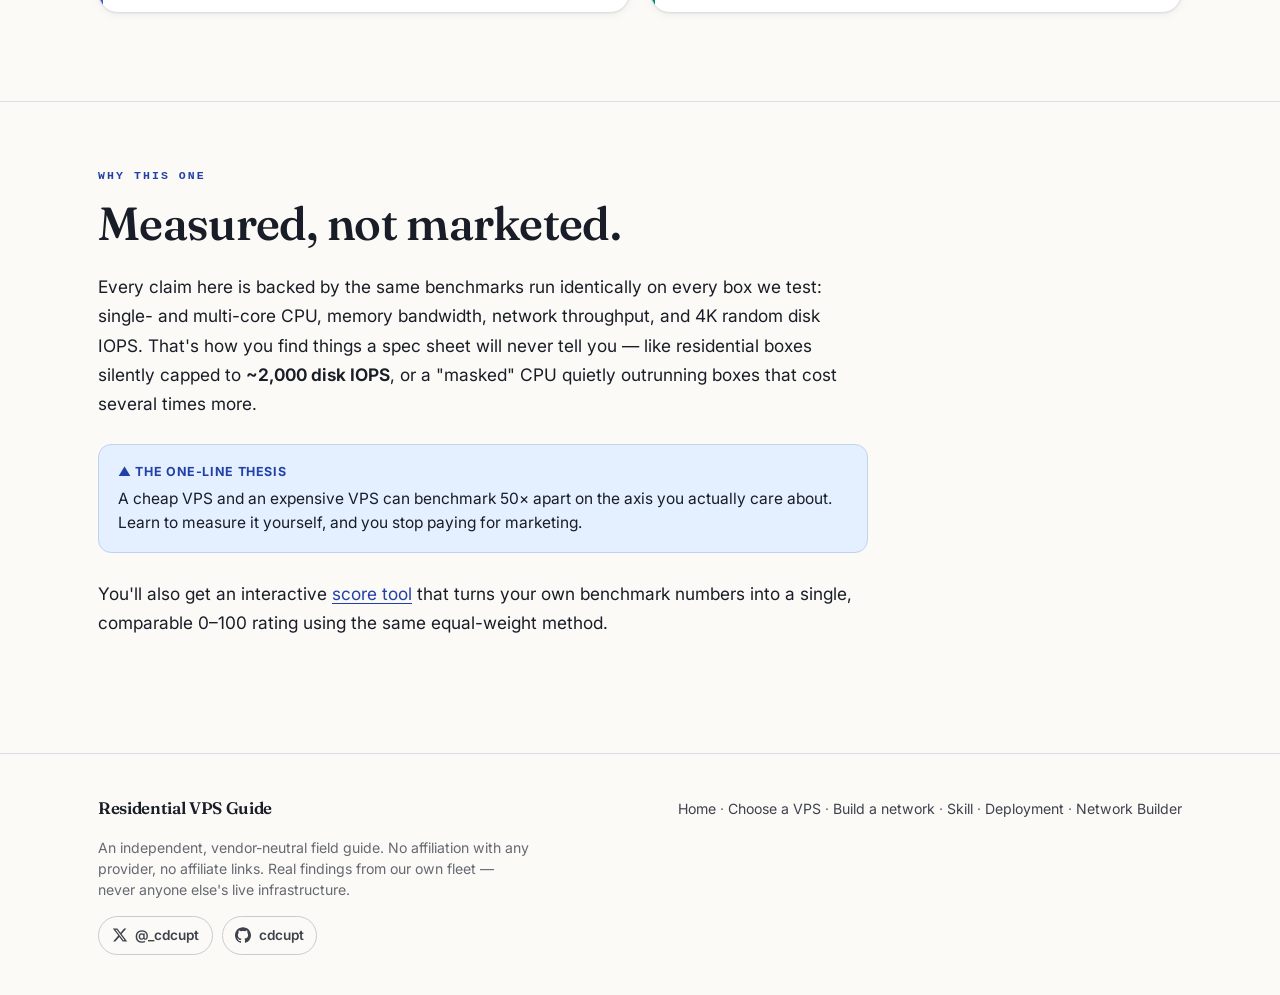
==== commit ce867312: "fix: drop leaked PM-pending markers from builder, unify footer nav, align AaITR price, ease value ca" ====
--- a/index.html
+++ b/index.html
@@ -172,7 +172,7 @@
       </div>
     </div>
     <nav aria-label="Footer">
-      <a href="choose.html">Choose a VPS</a> · <a href="build.html">Build a network</a> · <a href="tool.html">Network Builder</a>
+      <a href="index.html">Home</a> · <a href="choose.html">Choose a VPS</a> · <a href="build.html">Build a network</a> · <a href="setup.html">Skill</a> · <a href="deployment.html">Deployment</a> · <a href="tool.html">Network Builder</a>
     </nav>
   </div>
 </footer>
--- a/style.css
+++ b/style.css
@@ -139,7 +139,9 @@
 .hero h1{margin:.2em 0 .4em; max-width:16ch}
 .hero .lede{max-width:56ch; margin:0 0 1.8rem}
 .hero-cta{display:flex; flex-wrap:wrap; gap:.8rem; align-items:center}
-.hero-figure{margin-top:clamp(2.5rem,5vw,4rem); overflow-x:auto}
+.hero-figure{margin-top:clamp(2.5rem,5vw,4rem); overflow-x:auto; background:var(--card);
+  border:1px solid var(--line); border-radius:var(--r-md); box-shadow:var(--shadow-sm); padding:1.2rem 1.1rem}
+.hero-figure svg{display:block; margin:0 auto}
 
 /* ---------- stat strip ---------- */
 .stats{display:grid; grid-template-columns:repeat(4,1fr); gap:1px; background:var(--line);
@@ -204,7 +206,7 @@
 .gbody h2 .n{font-family:var(--mono); font-size:.9rem; color:var(--accent-ink); font-weight:400; margin-right:.6rem; vertical-align:middle}
 /* mini comparison table */
 .mtable{width:100%; border-collapse:collapse; font-size:.9rem; margin:1.4rem 0}
-.mtable th,.mtable td{text-align:left; padding:.7rem .8rem; border-bottom:1px solid var(--line); vertical-align:top; overflow-wrap:anywhere}
+.mtable th,.mtable td{text-align:left; padding:.7rem .8rem; border-bottom:1px solid var(--line); vertical-align:top; overflow-wrap:break-word; -webkit-hyphens:auto; hyphens:auto}
 @media(max-width:480px){ .mtable th,.mtable td{padding:.6rem .5rem} .mtable{font-size:.84rem} }
 .mtable thead th{font-family:var(--mono); font-size:.66rem; letter-spacing:.06em; text-transform:uppercase; color:var(--ink-soft); border-bottom:1px solid var(--line-2)}
 .mtable td:first-child{font-weight:600}
@@ -229,6 +231,28 @@
 .fig{margin:1.7rem 0; background:var(--card); border:1px solid var(--line); border-radius:var(--r-md); box-shadow:var(--shadow-sm); padding:1.4rem 1.1rem 1rem; overflow-x:auto}
 .fig svg{display:block; margin:0 auto; height:auto; min-width:0}
 .fig figcaption{margin:1rem auto 0; max-width:62ch; text-align:center; color:var(--ink-soft); font-size:.82rem; line-height:1.5}
+
+/* horizontal-scroll affordance (shared): edge shadows appear only while there
+   is off-screen content to swipe to — pure CSS, no JS. The card-coloured cover
+   gradients ride WITH the content (background-attachment:local); the shadow
+   gradients stay pinned to the container edges (scroll), so a shadow shows only
+   on the side that still has hidden content. Keeps wide diagrams/tables reading
+   as swipeable panels rather than clipped/broken figures. */
+.hero-figure,.fig,.tool-wrap{
+  background-image:
+    linear-gradient(to right, var(--card) 30%, transparent),
+    linear-gradient(to left,  var(--card) 30%, transparent),
+    radial-gradient(farthest-side at 0 50%,   oklch(23% 0.02 265 / .22), transparent),
+    radial-gradient(farthest-side at 100% 50%, oklch(23% 0.02 265 / .22), transparent);
+  background-position:0 0, 100% 0, 0 0, 100% 0;
+  background-size:2rem 100%, 2rem 100%, 1.05rem 100%, 1.05rem 100%;
+  background-repeat:no-repeat;
+  background-attachment:local, local, scroll, scroll;
+}
+.hero-figure::-webkit-scrollbar,.fig::-webkit-scrollbar,.tool-wrap::-webkit-scrollbar{height:9px}
+.hero-figure::-webkit-scrollbar-thumb,.fig::-webkit-scrollbar-thumb,.tool-wrap::-webkit-scrollbar-thumb{
+  background:var(--line-2); border-radius:99px; border:2px solid var(--card)}
+.hero-figure::-webkit-scrollbar-track,.fig::-webkit-scrollbar-track,.tool-wrap::-webkit-scrollbar-track{background:transparent}
 .dg-box{fill:var(--card); stroke:var(--line-2); stroke-width:1.4}
 .dg-box.a{fill:var(--accent-bg); stroke:var(--accent)}
 .dg-box.e{fill:var(--exit-bg); stroke:var(--exit)}
